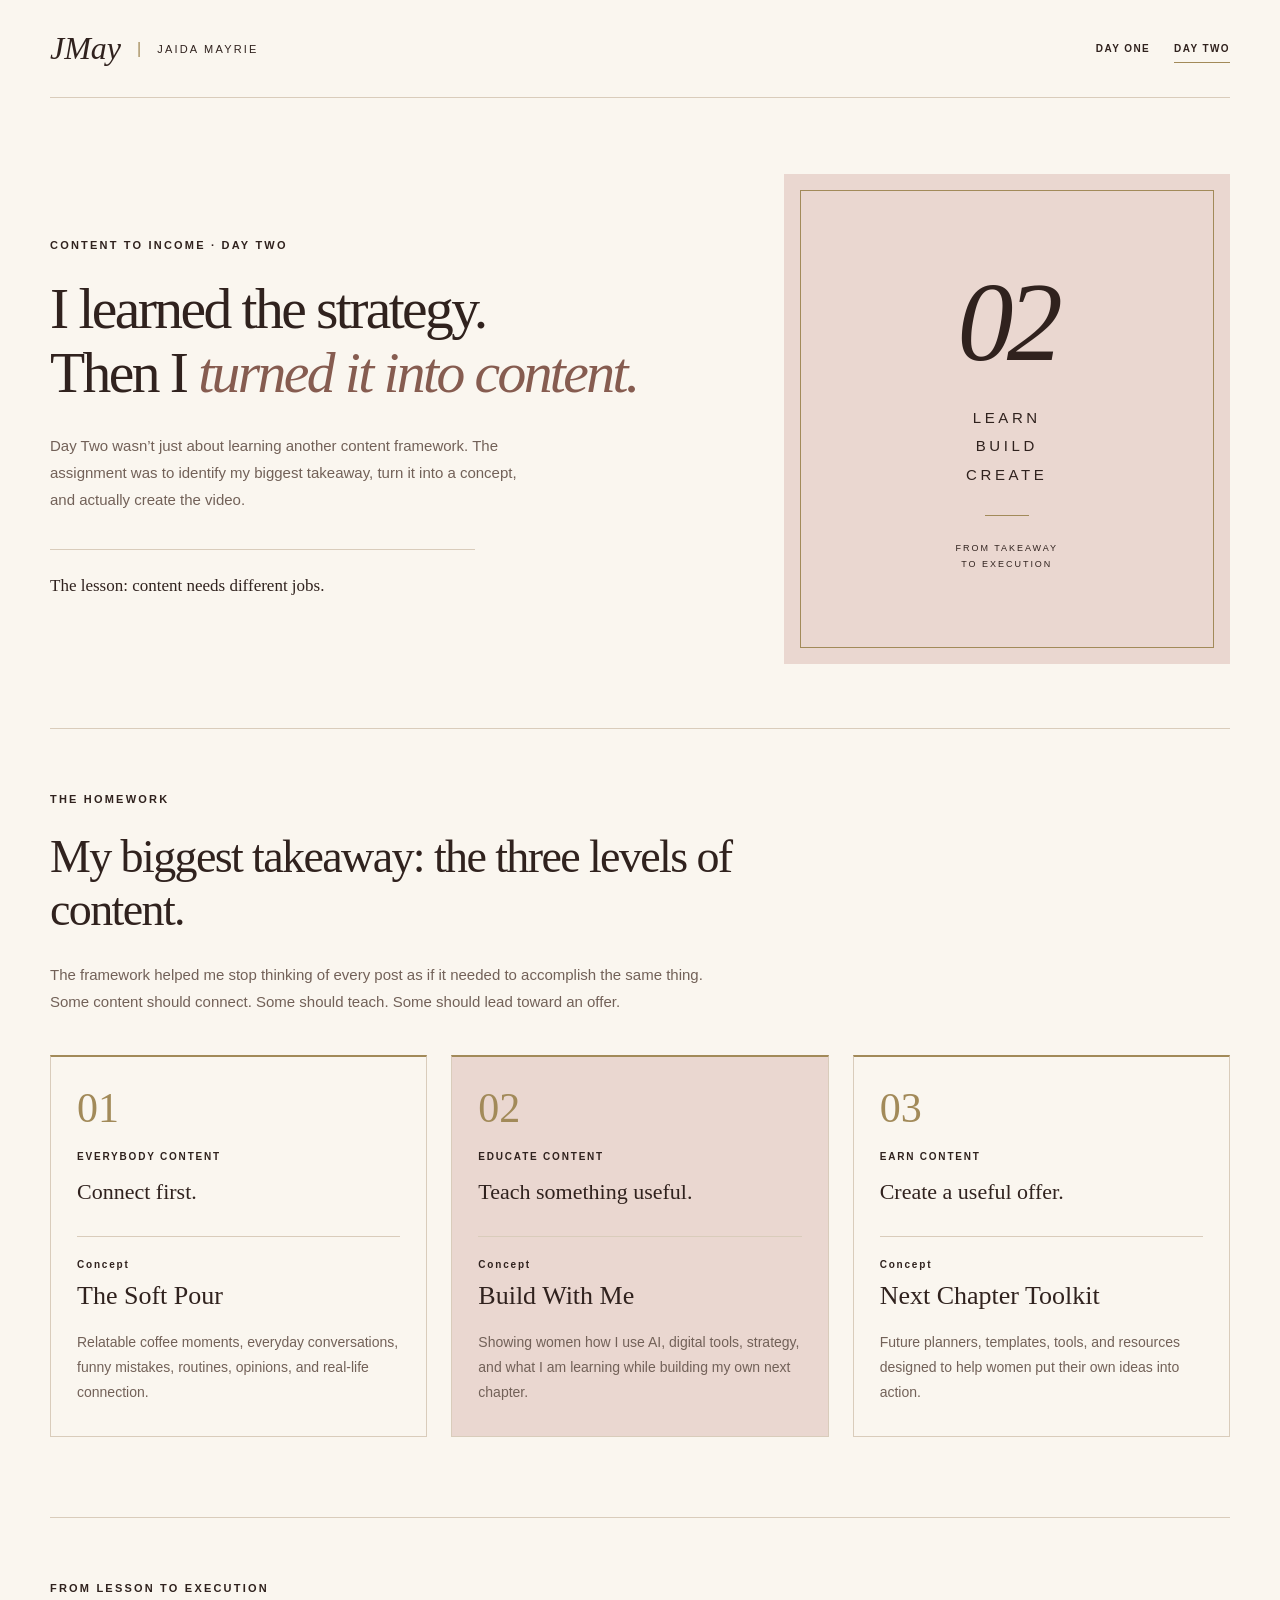
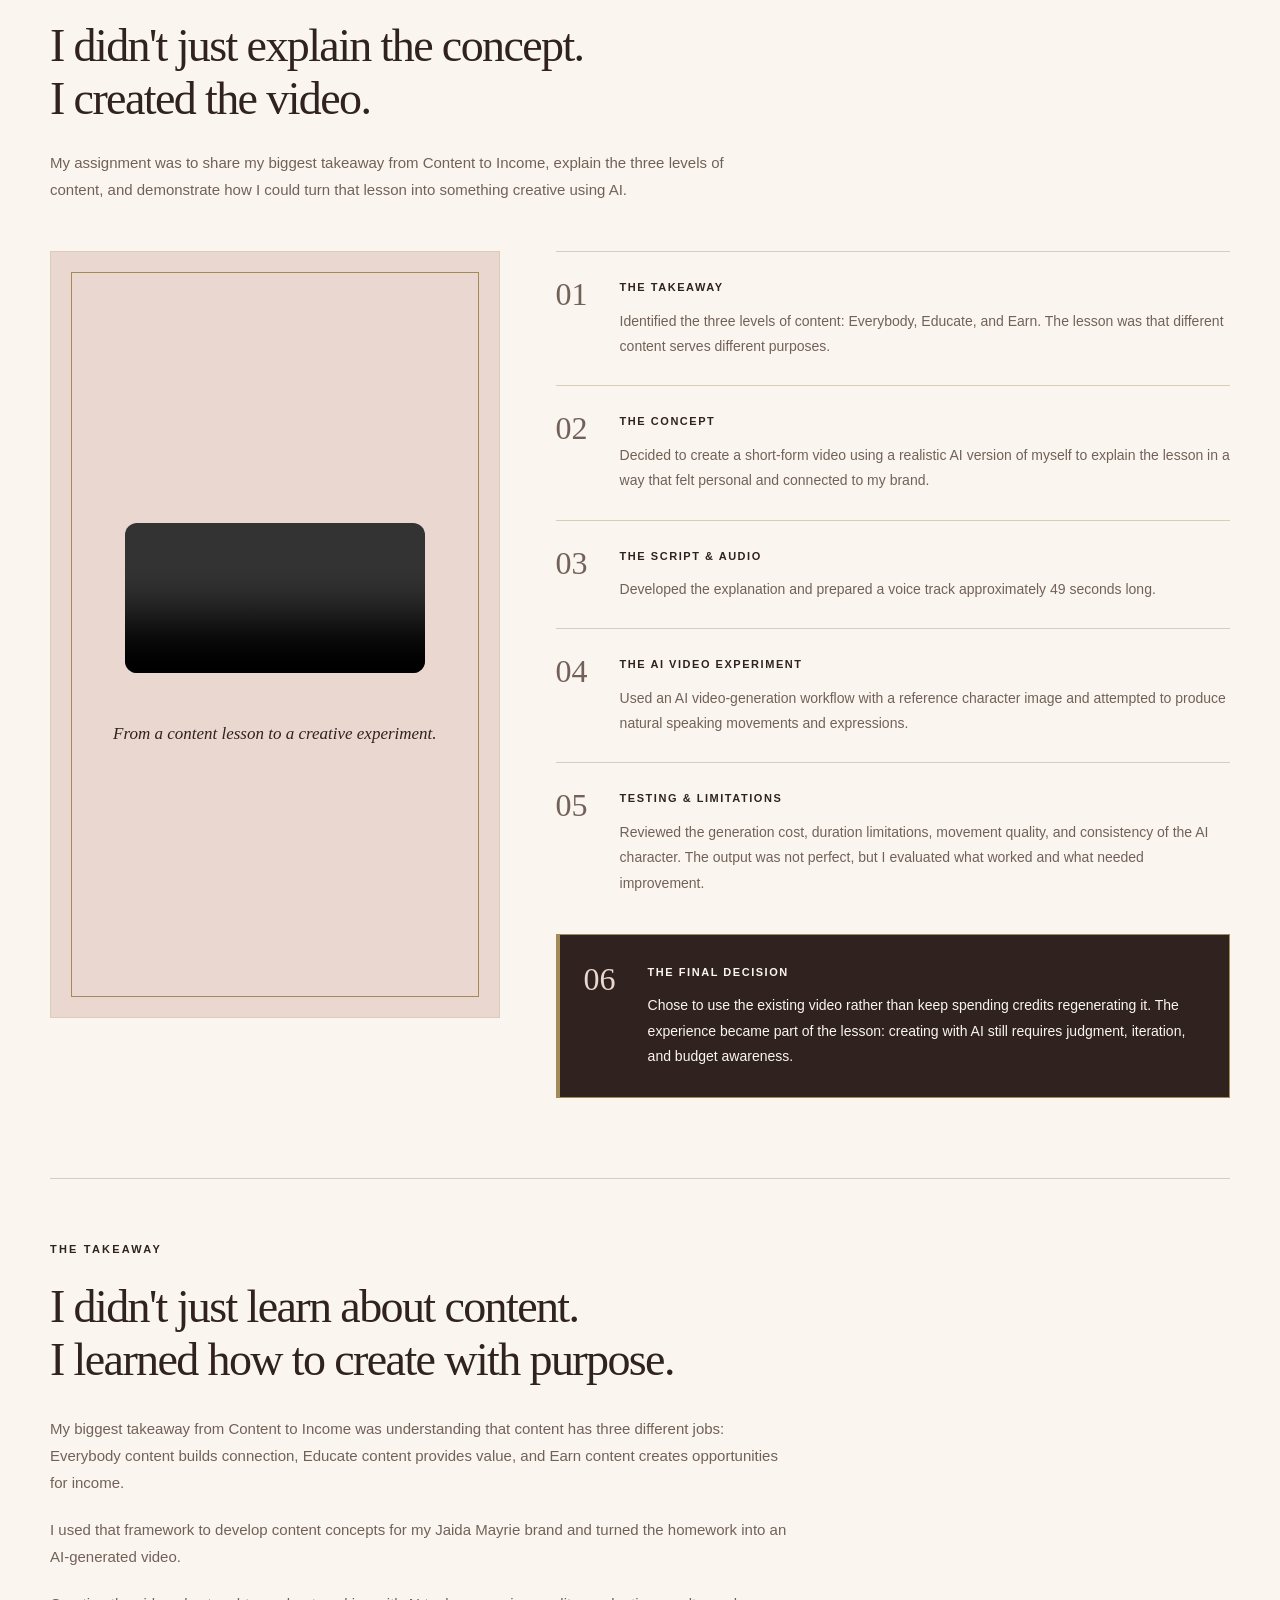
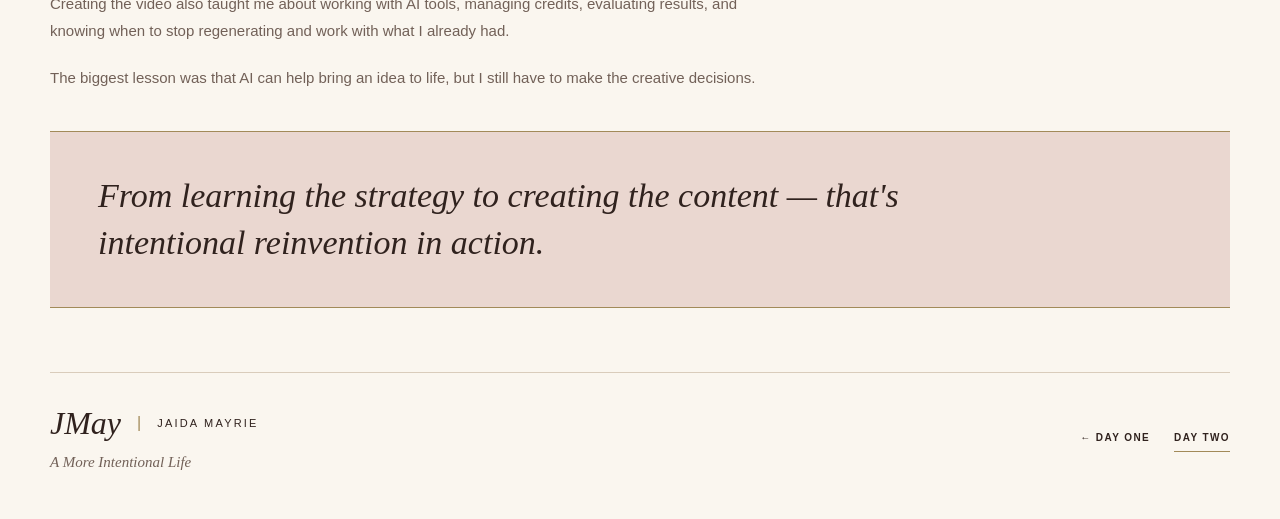
==== day2.html @ 0920664e "Complete Day Two Content to Income case study" ====
<!DOCTYPE html>
<html lang="en">
  <head>
    <meta charset="UTF-8">
    <!-- This lets the shared responsive styles fit a phone's screen. -->
    <meta name="viewport" content="width=device-width, initial-scale=1.0">
    <meta name="description" content="Jaida Mayrie — Brand Rebuild: Day Two. From learning content strategy to creating content with a clear purpose.">
    <title>Jaida Mayrie — Brand Rebuild: Day Two</title>
    <!-- Both days use one stylesheet to keep the brand consistent. -->
    <link rel="stylesheet" href="styles.css">
  </head>
  <body>
    <header class="site-header">
      <a class="brand" href="index.html" aria-label="Jaida Mayrie home">
        <span class="brand-signature">JMay</span>
        <span class="brand-divider" aria-hidden="true">|</span>
        <span class="brand-name">JAIDA MAYRIE</span>
      </a>
      <!-- Relative links open each day; aria-current identifies this page. -->
      <nav class="day-navigation" aria-label="Case study days">
        <a href="index.html">DAY ONE</a>
        <a href="day2.html" aria-current="page">DAY TWO</a>
      </nav>
    </header>

    <main>
      <section class="hero" id="hero" aria-labelledby="hero-title">
        <div class="hero-copy">
          <p class="eyebrow">CONTENT TO INCOME · DAY TWO</p>
          <h1 id="hero-title">I learned the strategy.<br>Then I <em>turned it into content.</em></h1>
          <p class="hero-description">Day Two wasn’t just about learning another content framework. The assignment was to identify my biggest takeaway, turn it into a concept, and actually create the video.</p>
          <p class="hero-mission">The lesson: content needs different jobs.</p>
        </div>

        <!-- This decorative editorial cover needs only HTML and CSS. -->
        <div class="brand-card day-two-visual" aria-hidden="true">
          <span class="day-two-number">02</span>
          <span class="day-two-steps">LEARN<br>BUILD<br>CREATE</span>
          <span class="card-rule"></span>
          <span class="card-footer">FROM TAKEAWAY<br>TO EXECUTION</span>
        </div>
      </section>

      <!-- Reuse Day One's section and card layout for the three content levels. -->
      <section class="shift homework" aria-labelledby="homework-title">
        <div class="shift-intro">
          <p class="eyebrow">THE HOMEWORK</p>
          <h2 id="homework-title">My biggest takeaway: the three levels of content.</h2>
          <p class="shift-description">The framework helped me stop thinking of every post as if it needed to accomplish the same thing. Some content should connect. Some should teach. Some should lead toward an offer.</p>
        </div>

        <div class="shift-cards">
          <article class="shift-card content-level" aria-labelledby="everybody-title">
            <p class="build-number">01</p>
            <h3 class="shift-card-label" id="everybody-title">EVERYBODY CONTENT</h3>
            <p class="content-level-purpose">Connect first.</p>
            <div class="content-level-concept">
              <p class="shift-card-label">Concept</p>
              <h4>The Soft Pour</h4>
            </div>
            <p class="shift-card-copy">Relatable coffee moments, everyday conversations, funny mistakes, routines, opinions, and real-life connection.</p>
          </article>
          <article class="shift-card content-level" aria-labelledby="educate-title">
            <p class="build-number">02</p>
            <h3 class="shift-card-label" id="educate-title">EDUCATE CONTENT</h3>
            <p class="content-level-purpose">Teach something useful.</p>
            <div class="content-level-concept">
              <p class="shift-card-label">Concept</p>
              <h4>Build With Me</h4>
            </div>
            <p class="shift-card-copy">Showing women how I use AI, digital tools, strategy, and what I am learning while building my own next chapter.</p>
          </article>
          <article class="shift-card content-level" aria-labelledby="earn-title">
            <p class="build-number">03</p>
            <h3 class="shift-card-label" id="earn-title">EARN CONTENT</h3>
            <p class="content-level-purpose">Create a useful offer.</p>
            <div class="content-level-concept">
              <p class="shift-card-label">Concept</p>
              <h4>Next Chapter Toolkit</h4>
            </div>
            <p class="shift-card-copy">Future planners, templates, tools, and resources designed to help women put their own ideas into action.</p>
          </article>
        </div>
      </section>
      <!-- A production journal records the creative decisions in order. -->
      <section class="production-journal" aria-labelledby="production-title">
        <div class="production-intro">
          <p class="eyebrow">FROM LESSON TO EXECUTION</p>
          <h2 id="production-title">I didn't just explain the concept.<br>I created the video.</h2>
          <p class="production-description">My assignment was to share my biggest takeaway from Content to Income, explain the three levels of content, and demonstrate how I could turn that lesson into something creative using AI.</p>
        </div>

        <div class="production-layout">
          <!-- Replace only this placeholder div with your actual video element later.
               Give the video class="production-video", add controls, and use your real file path. -->
          <figure class="production-preview">
            <div class="production-video-placeholder">
            <div class="video-placeholder">
              <video class="day2-video" controls playsinline preload="metadata">
              <source src="assets/images/day2-homework.mp4" type="video/mp4">
              Your browser does not support video playback.
             </video>
        </div>
            <figcaption>From a content lesson to a creative experiment.</figcaption>
          </figure>

          <!-- An ordered list gives the journal a meaningful reading sequence. -->
          <ol class="production-entries">
            <li class="production-entry">
              <span class="production-number" aria-hidden="true">01</span>
              <div>
                <h3>THE TAKEAWAY</h3>
                <p>Identified the three levels of content: Everybody, Educate, and Earn. The lesson was that different content serves different purposes.</p>
              </div>
            </li>
            <li class="production-entry">
              <span class="production-number" aria-hidden="true">02</span>
              <div>
                <h3>THE CONCEPT</h3>
                <p>Decided to create a short-form video using a realistic AI version of myself to explain the lesson in a way that felt personal and connected to my brand.</p>
              </div>
            </li>
            <li class="production-entry">
              <span class="production-number" aria-hidden="true">03</span>
              <div>
                <h3>THE SCRIPT &amp; AUDIO</h3>
                <p>Developed the explanation and prepared a voice track approximately 49 seconds long.</p>
              </div>
            </li>
            <li class="production-entry">
              <span class="production-number" aria-hidden="true">04</span>
              <div>
                <h3>THE AI VIDEO EXPERIMENT</h3>
                <p>Used an AI video-generation workflow with a reference character image and attempted to produce natural speaking movements and expressions.</p>
              </div>
            </li>
            <li class="production-entry">
              <span class="production-number" aria-hidden="true">05</span>
              <div>
                <h3>TESTING &amp; LIMITATIONS</h3>
                <p>Reviewed the generation cost, duration limitations, movement quality, and consistency of the AI character. The output was not perfect, but I evaluated what worked and what needed improvement.</p>
              </div>
            </li>
            <!-- Espresso and a gold edge make the final decision stand out. -->
            <li class="production-entry production-decision">
              <span class="production-number" aria-hidden="true">06</span>
              <div>
                <h3>THE FINAL DECISION</h3>
                <p>Chose to use the existing video rather than keep spending credits regenerating it. The experience became part of the lesson: creating with AI still requires judgment, iteration, and budget awareness.</p>
              </div>
            </li>
          </ol>
        </div>
      </section>
      <!-- The final reflection closes Day Two after the video and journal. -->
      <section class="closing-takeaway" aria-labelledby="takeaway-title">
        <p class="eyebrow">THE TAKEAWAY</p>
        <h2 id="takeaway-title">I didn't just learn about content.<br>I learned how to create with purpose.</h2>

        <div class="closing-body">
          <p>My biggest takeaway from Content to Income was understanding that content has three different jobs: Everybody content builds connection, Educate content provides value, and Earn content creates opportunities for income.</p>
          <p>I used that framework to develop content concepts for my Jaida Mayrie brand and turned the homework into an AI-generated video.</p>
          <p>Creating the video also taught me about working with AI tools, managing credits, evaluating results, and knowing when to stop regenerating and work with what I already had.</p>
          <p>The biggest lesson was that AI can help bring an idea to life, but I still have to make the creative decisions.</p>
        </div>

        <!-- A blush panel gives the closing statement room to stand out. -->
        <div class="closing-statement">
          <p>From learning the strategy to creating the content — that's intentional reinvention in action.</p>
        </div>
      </section>
    </main>

    <!-- Reuse the brand and day-link styles for a simple, accessible footer. -->
    <footer class="day-two-footer">
      <div class="closing-signoff">
        <p class="brand">
          <span class="brand-signature">JMay</span>
          <span class="brand-divider" aria-hidden="true">|</span>
          <span class="brand-name">JAIDA MAYRIE</span>
        </p>
        <p class="tagline">A More Intentional Life</p>
      </div>
      <nav class="day-navigation" aria-label="Continue the case study">
        <a href="index.html">← DAY ONE</a>
        <a href="day2.html" aria-current="page">DAY TWO</a>
      </nav>
    </footer>
  </body>
</html>
---- styles.css ----
/* Shared colors keep the brand consistent and easy to adjust. */
:root {
  --cream: #faf6ef;
  --blush: #ead7d0;
  --espresso: #30221e;
  --muted: #726158;
  --gold: #a28a59;
  --line: #d9ccbb;
}

/* Day links wrap naturally on narrow screens and underline the current day. */
.day-navigation { display: flex; flex-wrap: wrap; gap: 24px; }
.day-navigation a {
  padding-block: 8px;
  border-bottom: 1px solid transparent;
  color: var(--espresso);
  font-size: 10px;
  font-weight: 600;
  letter-spacing: 0.14em;
  text-decoration: none;
}
.day-navigation a[aria-current="page"],
.day-navigation a:hover { border-bottom-color: var(--gold); }
.day-navigation a:focus-visible { outline: 2px solid var(--gold); outline-offset: 4px; }

/* Day Two extends the shared blush cover with a large issue number. */
.day-two-visual .day-two-number {
  color: var(--espresso);
  font-family: Georgia, 'Times New Roman', serif;
  font-size: 112px;
  font-style: italic;
  line-height: 1;
  letter-spacing: -0.06em;
}
.day-two-steps { margin-block: 26px; font-size: 15px; line-height: 1.9; letter-spacing: 0.24em; }
.day-two-visual .card-rule { margin-bottom: 0; }
.day-two-visual .card-footer { margin-top: 24px; line-height: 1.8; }

/* Only the homework cards get these extra heading and concept styles. */
.content-level h3.shift-card-label {
  margin: 0;
  font-family: Arial, Helvetica, sans-serif;
  font-size: 10px;
  font-weight: 600;
  line-height: 1.6;
  letter-spacing: 0.18em;
}
.content-level-purpose { margin: 12px 0 0; font-family: Georgia, serif; font-size: 22px; line-height: 1.4; }
.content-level-concept { margin-top: 28px; padding-top: 22px; border-top: 1px solid var(--line); }
.content-level-concept .shift-card-label { margin-bottom: 10px; }
.content-level h4 { margin: 0; font-family: Georgia, serif; font-size: 26px; font-weight: 400; line-height: 1.25; }

/* Include padding and borders in each element's total width. */
* { box-sizing: border-box; }

body {
  margin: 0;
  background: var(--cream);
  color: var(--espresso);
  font-family: Arial, Helvetica, sans-serif;
  -webkit-font-smoothing: antialiased;
}

/* The header and hero share a centered, spacious page width. */
.site-header,
.hero {
  width: min(1180px, calc(100% - 96px));
  margin-inline: auto;
}

.site-header {
  display: flex;
  align-items: center;
  justify-content: space-between;
  gap: 24px;
  padding-block: 30px;
  border-bottom: 1px solid var(--line);
}

.brand {
  display: inline-flex;
  align-items: center;
  gap: 16px;
  color: inherit;
  text-decoration: none;
}

.brand-signature {
  font-family: Georgia, 'Times New Roman', serif;
  font-size: 32px;
  font-style: italic;
}

.brand-divider { color: var(--gold); }
.brand-name { font-size: 11px; letter-spacing: 0.2em; }
.tagline { margin: 0; color: var(--muted); font-family: Georgia, serif; font-size: 15px; font-style: italic; }
.brand:focus-visible { outline: 2px solid var(--gold); outline-offset: 6px; }

/* Two columns give the hero an editorial layout on desktop. */
.hero {
  display: grid;
  grid-template-columns: 1.5fr 1fr;
  align-items: center;
  gap: 64px;
  padding-block: 76px 64px;
}

.eyebrow { margin: 0 0 26px; font-size: 11px; font-weight: 600; letter-spacing: 0.2em; }

h1 {
  margin: 0;
  font-family: Georgia, 'Times New Roman', serif;
  font-size: clamp(40px, 4.5vw, 62px);
  font-weight: 400;
  line-height: 1.12;
  letter-spacing: -0.045em;
}

h1 em { color: #865c50; font-weight: 400; }
.hero-description { max-width: 490px; margin: 26px 0 30px; color: var(--muted); font-size: 15px; line-height: 1.8; }

/* These links keep their button styling while navigating to page sections. */
.hero-actions { display: flex; flex-wrap: wrap; gap: 12px; }
.button {
  display: inline-flex;
  align-items: center;
  justify-content: space-between;
  gap: 20px;
  min-height: 50px;
  padding: 16px 20px;
  border: 1px solid var(--espresso);
  border-radius: 0;
  font: 600 10px Arial, Helvetica, sans-serif;
  letter-spacing: 0.1em;
  text-decoration: none;
}
.button-primary { background: var(--espresso); color: var(--cream); }
.button-secondary { background: transparent; color: var(--espresso); }
.button:focus-visible { outline: 2px solid var(--gold); outline-offset: 4px; }
.hero-mission { max-width: 425px; margin: 36px 0 0; padding-top: 22px; border-top: 1px solid var(--line); font-family: Georgia, serif; font-size: 17px; line-height: 1.6; }

/* A blush card and fine gold lines echo a printed brand cover. */
.brand-card {
  position: relative;
  display: flex;
  flex-direction: column;
  align-items: center;
  justify-content: center;
  min-height: 490px;
  padding: 48px 26px;
  background: var(--blush);
  text-align: center;
}
.brand-card::before { content: ''; position: absolute; inset: 16px; border: 1px solid var(--gold); pointer-events: none; }
.card-label, .card-footer { font-size: 9px; letter-spacing: 0.22em; }
.card-monogram { margin: 28px 0 24px; font-family: Georgia, serif; font-size: 112px; font-style: italic; line-height: 1; letter-spacing: -0.12em; }
.card-monogram span { position: relative; top: 12px; }
.card-rule { width: 44px; height: 1px; margin-bottom: 24px; background: var(--gold); }
.card-positioning { font-family: Georgia, serif; font-size: 29px; line-height: 1.3; }
.card-footer { margin-top: 38px; }

/* The Shift matches the hero's width; its top rule separates the two sections. */
.shift {
  width: min(1180px, calc(100% - 96px));
  margin-inline: auto;
  padding-block: 64px 80px;
  border-top: 1px solid var(--line);
}

.shift-intro { max-width: 760px; }
.shift h2 {
  margin: 0;
  font-family: Georgia, 'Times New Roman', serif;
  font-size: clamp(32px, 3.6vw, 46px);
  font-weight: 400;
  line-height: 1.15;
  letter-spacing: -0.035em;
}
.shift-description {
  max-width: 690px;
  margin: 24px 0 0;
  color: var(--muted);
  font-size: 15px;
  line-height: 1.8;
}

/* Grid makes three equal columns; minmax lets text fit without overflow. */
.shift-cards {
  display: grid;
  grid-template-columns: repeat(3, minmax(0, 1fr));
  gap: 24px;
  margin-top: 40px;
}
.shift-card {
  padding: 30px 26px;
  border: 1px solid var(--line);
  border-top: 2px solid var(--gold);
}
/* A blush middle card adds a quiet accent from the existing brand palette. */
.shift-card:nth-child(2) { background: var(--blush); }
.shift-card-label {
  margin: 0 0 22px;
  color: var(--espresso);
  font-size: 10px;
  font-weight: 600;
  letter-spacing: 0.18em;
}
.shift-card h3 {
  margin: 0;
  font-family: Georgia, 'Times New Roman', serif;
  font-size: 26px;
  font-weight: 400;
  line-height: 1.25;
}
.shift-card-copy {
  margin: 18px 0 0;
  color: var(--muted);
  font-size: 14px;
  line-height: 1.8;
}

/* Stack the new cards on phones, keeping the same margins as the hero. */
@media (max-width: 800px) {
  .shift { width: calc(100% - 40px); padding-block: 40px 56px; }
  .shift-cards { grid-template-columns: 1fr; gap: 20px; margin-top: 32px; }
}

/* On smaller screens, stack the content and reduce the page margins. */
@media (max-width: 800px) {
  .site-header, .hero { width: calc(100% - 40px); }
  .site-header { flex-wrap: wrap; gap: 12px; padding-block: 22px; }
  .hero { grid-template-columns: 1fr; gap: 40px; padding-block: 48px 40px; }
  .hero-description { max-width: 560px; }
  .desktop-break { display: none; }
  .brand-card { min-height: 380px; }
}

@media (max-width: 420px) {
  .brand { gap: 12px; }
  .brand-name { font-size: 10px; }
  .tagline { width: 100%; font-size: 14px; }
  .hero-actions { flex-direction: column; }
  .button { width: 100%; }
  h1 { font-size: 40px; }
}

/* WHAT I BUILT shares the page width and uses a fine editorial divider. */
.build {
  width: min(1180px, calc(100% - 96px));
  margin-inline: auto;
  padding-block: 64px 80px;
  border-top: 1px solid var(--line);
}
.build-intro { max-width: 760px; }
.build h2 {
  margin: 0;
  font-family: Georgia, 'Times New Roman', serif;
  font-size: clamp(32px, 3.6vw, 46px);
  font-weight: 400;
  line-height: 1.15;
  letter-spacing: -0.035em;
}
.build-description {
  max-width: 690px;
  margin: 24px 0 0;
  color: var(--muted);
  font-size: 15px;
  line-height: 1.8;
}
.build-rows { margin-top: 48px; }

/* Named grid areas let every other row put the visual on the left. */
.build-row {
  display: grid;
  grid-template-columns: repeat(2, minmax(0, 1fr));
  grid-template-areas: "copy visual";
  align-items: center;
  gap: 64px;
  padding-block: 40px;
}
.build-row + .build-row { border-top: 1px solid var(--line); }
.build-row:nth-child(even) { grid-template-areas: "visual copy"; }
.build-copy { grid-area: copy; }
.build-number {
  margin: 0 0 20px;
  color: var(--gold);
  font-family: Georgia, 'Times New Roman', serif;
  font-size: 42px;
  line-height: 1;
}
.build-copy h3 {
  margin: 0;
  font-size: 12px;
  font-weight: 600;
  letter-spacing: 0.16em;
  line-height: 1.6;
}
.build-copy > p:last-child {
  max-width: 480px;
  margin: 20px 0 0;
  color: var(--muted);
  font-size: 15px;
  line-height: 1.8;
}

/* Shared frames hold either CSS visuals or labeled screenshot placeholders. */
.build-visual {
  grid-area: visual;
  margin: 0;
  padding: 20px;
  background: var(--blush);
  border: 1px solid var(--line);
}
.build-row:nth-child(even) .build-visual { background: var(--cream); }
.screenshot-placeholder {
  display: flex;
  flex-direction: column;
  align-items: center;
  justify-content: center;
  gap: 22px;
  min-height: 250px;
  padding: 28px 16px;
  border: 1px solid var(--gold);
  text-align: center;
}
.placeholder-mark {
  color: var(--gold);
  font-family: Georgia, 'Times New Roman', serif;
  font-size: 56px;
  font-style: italic;
  line-height: 1;
}
.placeholder-note {
  color: var(--espresso);
  font-size: 9px;
  letter-spacing: 0.2em;
}
.build-visual figcaption {
  margin-top: 16px;
  font-family: Georgia, 'Times New Roman', serif;
  font-size: 17px;
  line-height: 1.5;
  text-align: center;
}

/* The brand board uses the existing palette and a compact editorial hierarchy. */
.brand-board {
  padding: 28px 20px;
  background: var(--cream);
  border: 1px solid var(--gold);
  text-align: center;
}
.board-positioning {
  margin: 0;
  font-family: Georgia, 'Times New Roman', serif;
  font-size: clamp(24px, 2.8vw, 32px);
  line-height: 1.2;
}
.board-line {
  margin: 16px 0;
  font-family: Georgia, 'Times New Roman', serif;
  font-size: 18px;
  font-style: italic;
}
.board-statement { margin: 0; color: var(--muted); font-size: 13px; line-height: 1.7; }
.board-swatches {
  display: grid;
  grid-template-columns: repeat(4, minmax(0, 1fr));
  gap: 10px;
  margin: 24px 0 0;
  padding: 20px 0 0;
  border-top: 1px solid var(--line);
  list-style: none;
}
.board-swatches li { font-size: 10px; line-height: 1.5; }
.swatch { display: block; height: 28px; margin-bottom: 8px; border: 1px solid var(--line); }
.swatch-cream { background: var(--cream); }
.swatch-blush { background: var(--blush); }
.swatch-espresso { background: var(--espresso); }
.swatch-gold { background: var(--gold); }

/* A two-by-two grid gives each content pillar its own equal-sized block. */
.content-system {
  display: grid;
  grid-template-columns: repeat(2, minmax(0, 1fr));
  gap: 12px;
  margin: 0;
  padding: 0;
  list-style: none;
}
.content-system li {
  display: grid;
  place-items: center;
  min-height: 119px;
  padding: 16px 8px;
  border: 1px solid var(--gold);
  font-size: 12px;
  font-weight: 600;
  letter-spacing: 0.12em;
}
.content-system li:nth-child(2),
.content-system li:nth-child(3) { background: var(--blush); }

/* Keep three portrait frames side by side, including on mobile. */
.pin-placeholders { display: grid; grid-template-columns: repeat(3, minmax(0, 1fr)); gap: 10px; }
.pin-placeholder {
  display: flex;
  flex-direction: column;
  align-items: center;
  justify-content: center;
  gap: 24px;
  aspect-ratio: 2 / 3;
  min-height: 180px;
  padding: 18px 6px;
  border: 1px solid var(--gold);
  background: var(--cream);
  font-size: 11px;
  font-weight: 600;
  line-height: 1.6;
  letter-spacing: 0.08em;
  text-align: center;
}
.pin-note { color: var(--muted); font-size: 9px; font-weight: 400; letter-spacing: 0.04em; }

/* On mobile every row reads top to bottom: text, then screenshot frame. */
@media (max-width: 800px) {
  .build { width: calc(100% - 40px); padding-block: 40px 56px; }
  .build-rows { margin-top: 24px; }
  .build-row,
  .build-row:nth-child(even) {
    grid-template-columns: minmax(0, 1fr);
    grid-template-areas: "copy" "visual";
    gap: 28px;
    padding-block: 32px;
  }
  .build-visual { padding: 16px; }
  .screenshot-placeholder { min-height: 220px; }
}
.build-image {
  display: block;
  width: 100%;
  max-width: 500px;
  max-height: 500px;
  height: auto;
  object-fit: contain;
  margin-inline: auto;
}

/* HOW I BUILT THIS uses a compact timeline instead of screenshot rows. */
.process {
  width: min(1180px, calc(100% - 96px));
  margin-inline: auto;
  padding-block: 64px 80px;
  border-top: 1px solid var(--line);
}
.process-intro { max-width: 760px; }
.process h2 {
  margin: 0;
  font-family: Georgia, 'Times New Roman', serif;
  font-size: clamp(32px, 3.6vw, 46px);
  font-weight: 400;
  line-height: 1.15;
  letter-spacing: -0.035em;
}
.process-description {
  max-width: 690px;
  margin: 24px 0 0;
  color: var(--muted);
  font-size: 15px;
  line-height: 1.8;
}
.process-timeline { margin: 48px 0 0; padding: 0; list-style: none; }

/* Each step has a number, tool name, and explanation in three aligned columns. */
.process-step {
  position: relative;
  display: grid;
  grid-template-columns: 48px 190px minmax(0, 1fr);
  gap: 24px;
  padding: 28px 24px;
}
/* A line connects each numbered circle to the next; the final circle ends it. */
.process-step:not(:last-child)::before {
  content: '';
  position: absolute;
  left: 47px;
  top: 28px;
  bottom: -28px;
  width: 1px;
  background: var(--gold);
}
.process-number {
  position: relative;
  display: grid;
  place-items: center;
  width: 48px;
  height: 48px;
  border: 1px solid var(--gold);
  border-radius: 50%;
  background: var(--cream);
  font-family: Georgia, 'Times New Roman', serif;
  font-size: 20px;
}
.process-tool {
  margin: 14px 0 0;
  font-size: 11px;
  font-weight: 600;
  letter-spacing: 0.14em;
  line-height: 1.8;
}
.process-detail { padding-bottom: 28px; border-bottom: 1px solid var(--line); }
.process-detail h3 {
  margin: 0;
  font-family: Georgia, 'Times New Roman', serif;
  font-size: 26px;
  font-weight: 400;
  line-height: 1.3;
}
.process-detail p { margin: 12px 0 0; color: var(--muted); font-size: 14px; line-height: 1.8; }

/* Blush and espresso emphasize the person who directed and reviewed the work. */
.process-step-jaida { background: var(--blush); border: 1px solid var(--gold); }
.process-step-jaida .process-number { background: var(--espresso); color: var(--cream); }
.process-step-jaida .process-tool { font-size: 13px; }
.process-step-jaida .process-detail { padding-bottom: 0; border-bottom: 0; }
.process-step-jaida h3 { font-size: 30px; }
.process-step-jaida .process-detail p { color: var(--espresso); }

/* Day Two's journal pairs a portrait preview with ruled, numbered entries.
   These dedicated classes leave the earlier sections and Day One untouched. */
.production-journal {
  width: min(1180px, calc(100% - 96px));
  margin-inline: auto;
  padding-block: 64px 80px;
  border-top: 1px solid var(--line);
}
.production-intro { max-width: 820px; }
.production-intro h2 {
  margin: 0;
  font-family: Georgia, 'Times New Roman', serif;
  font-size: clamp(32px, 3.6vw, 46px);
  font-weight: 400;
  line-height: 1.15;
  letter-spacing: -0.035em;
}
.production-description { max-width: 690px; margin: 24px 0 0; color: var(--muted); font-size: 15px; line-height: 1.8; }
.production-layout { display: grid; grid-template-columns: minmax(0, 0.8fr) minmax(0, 1.2fr); align-items: start; gap: 56px; margin-top: 48px; }
.production-preview { margin: 0; padding: 20px; background: var(--blush); border: 1px solid var(--line); }
.production-video-placeholder {
  display: flex;
  flex-direction: column;
  align-items: center;
  justify-content: center;
  gap: 32px;
  aspect-ratio: 9 / 16;
  padding: 28px;
  border: 1px solid var(--gold);
  text-align: center;
}
.production-preview-mark { font-family: Georgia, serif; font-size: clamp(72px, 8vw, 112px); font-style: italic; line-height: 1; }
.production-video-placeholder p { max-width: 220px; margin: 0; font-size: 11px; font-weight: 600; line-height: 1.8; letter-spacing: 0.18em; }
.production-preview figcaption { margin-top: 16px; font-family: Georgia, serif; font-size: 17px; font-style: italic; line-height: 1.5; text-align: center; }
/* The real video will fit the same frame without cropping its content. */
.production-video { display: block; width: 100%; height: auto; background: var(--espresso); }
.production-entries { margin: 0; padding: 0; list-style: none; }
.production-entry { display: grid; grid-template-columns: 44px minmax(0, 1fr); gap: 20px; padding-block: 26px; border-top: 1px solid var(--line); }
.production-number { color: var(--muted); font-family: Georgia, serif; font-size: 32px; line-height: 1; }
.production-entry h3 { margin: 0; font-size: 11px; font-weight: 600; line-height: 1.7; letter-spacing: 0.14em; }
.production-entry p { margin: 12px 0 0; color: var(--muted); font-size: 14px; line-height: 1.8; }
.production-decision { margin-top: 12px; padding: 28px 24px; border: 1px solid var(--gold); border-left-width: 4px; background: var(--espresso); color: var(--cream); }
.production-decision .production-number { color: var(--blush); }
.production-decision p { color: var(--cream); }

/* The preview and journal stack on phones; all six entries keep their order. */
@media (max-width: 800px) {
  .production-journal { width: calc(100% - 40px); padding-block: 40px 56px; }
  .production-layout { grid-template-columns: minmax(0, 1fr); gap: 32px; margin-top: 32px; }
  .production-preview { width: 100%; max-width: 400px; margin-inline: auto; padding: 16px; }
  .production-entry { gap: 16px; }
  .production-decision { padding: 24px 16px; }
}

/* On mobile, the tool and explanation stack beside the numbered timeline. */
@media (max-width: 800px) {
  .process { width: calc(100% - 40px); padding-block: 40px 56px; }
  .process-timeline { margin-top: 32px; }
  .process-step {
    grid-template-columns: 48px minmax(0, 1fr);
    gap: 12px 16px;
    padding: 24px 12px;
  }
  .process-step:not(:last-child)::before { left: 35px; top: 24px; bottom: -24px; }
  .process-number { grid-column: 1; grid-row: 1 / 3; }
  .process-tool { grid-column: 2; margin-top: 12px; }
  .process-detail { grid-column: 2; padding-bottom: 16px; }
  .process-detail h3 { font-size: 24px; }
  .process-step-jaida h3 { font-size: 28px; }
}
.day2-video {
  display: block;
  width: 100%;
  max-width: 100%;
  max-height: 500px;
  height: auto;
  object-fit: contain;
  border-radius: 12px;
}

/* Day Two's final reflection shares the existing page width and typography.
   These classes apply only to the new closing section and footer. */
.closing-takeaway,
.day-two-footer {
  width: min(1180px, calc(100% - 96px));
  margin-inline: auto;
  border-top: 1px solid var(--line);
}
.closing-takeaway { padding-block: 64px; }
.closing-takeaway h2 {
  max-width: 900px;
  margin: 0;
  font-family: Georgia, 'Times New Roman', serif;
  font-size: clamp(32px, 3.6vw, 46px);
  font-weight: 400;
  line-height: 1.15;
  letter-spacing: -0.035em;
}
.closing-body { max-width: 740px; margin-top: 28px; }
.closing-body p { margin: 0; color: var(--muted); font-size: 15px; line-height: 1.8; }
.closing-body p + p { margin-top: 20px; }
.closing-statement {
  margin-top: 40px;
  padding: 40px 48px;
  border-block: 1px solid var(--gold);
  background: var(--blush);
}
.closing-statement p {
  max-width: 850px;
  margin: 0;
  font-family: Georgia, 'Times New Roman', serif;
  font-size: clamp(24px, 2.8vw, 34px);
  font-style: italic;
  line-height: 1.4;
}
.day-two-footer { display: flex; align-items: center; justify-content: space-between; gap: 32px; padding-block: 32px 48px; }
.closing-signoff .brand { margin: 0 0 12px; }

/* Keep comfortable reading margins and stack the sign-off and links on phones. */
@media (max-width: 800px) {
  .closing-takeaway,
  .day-two-footer { width: calc(100% - 40px); }
  .closing-takeaway { padding-block: 40px; }
  .closing-statement { margin-top: 32px; padding: 28px 24px; }
  .day-two-footer { flex-direction: column; align-items: flex-start; gap: 24px; padding-block: 28px 40px; }
}
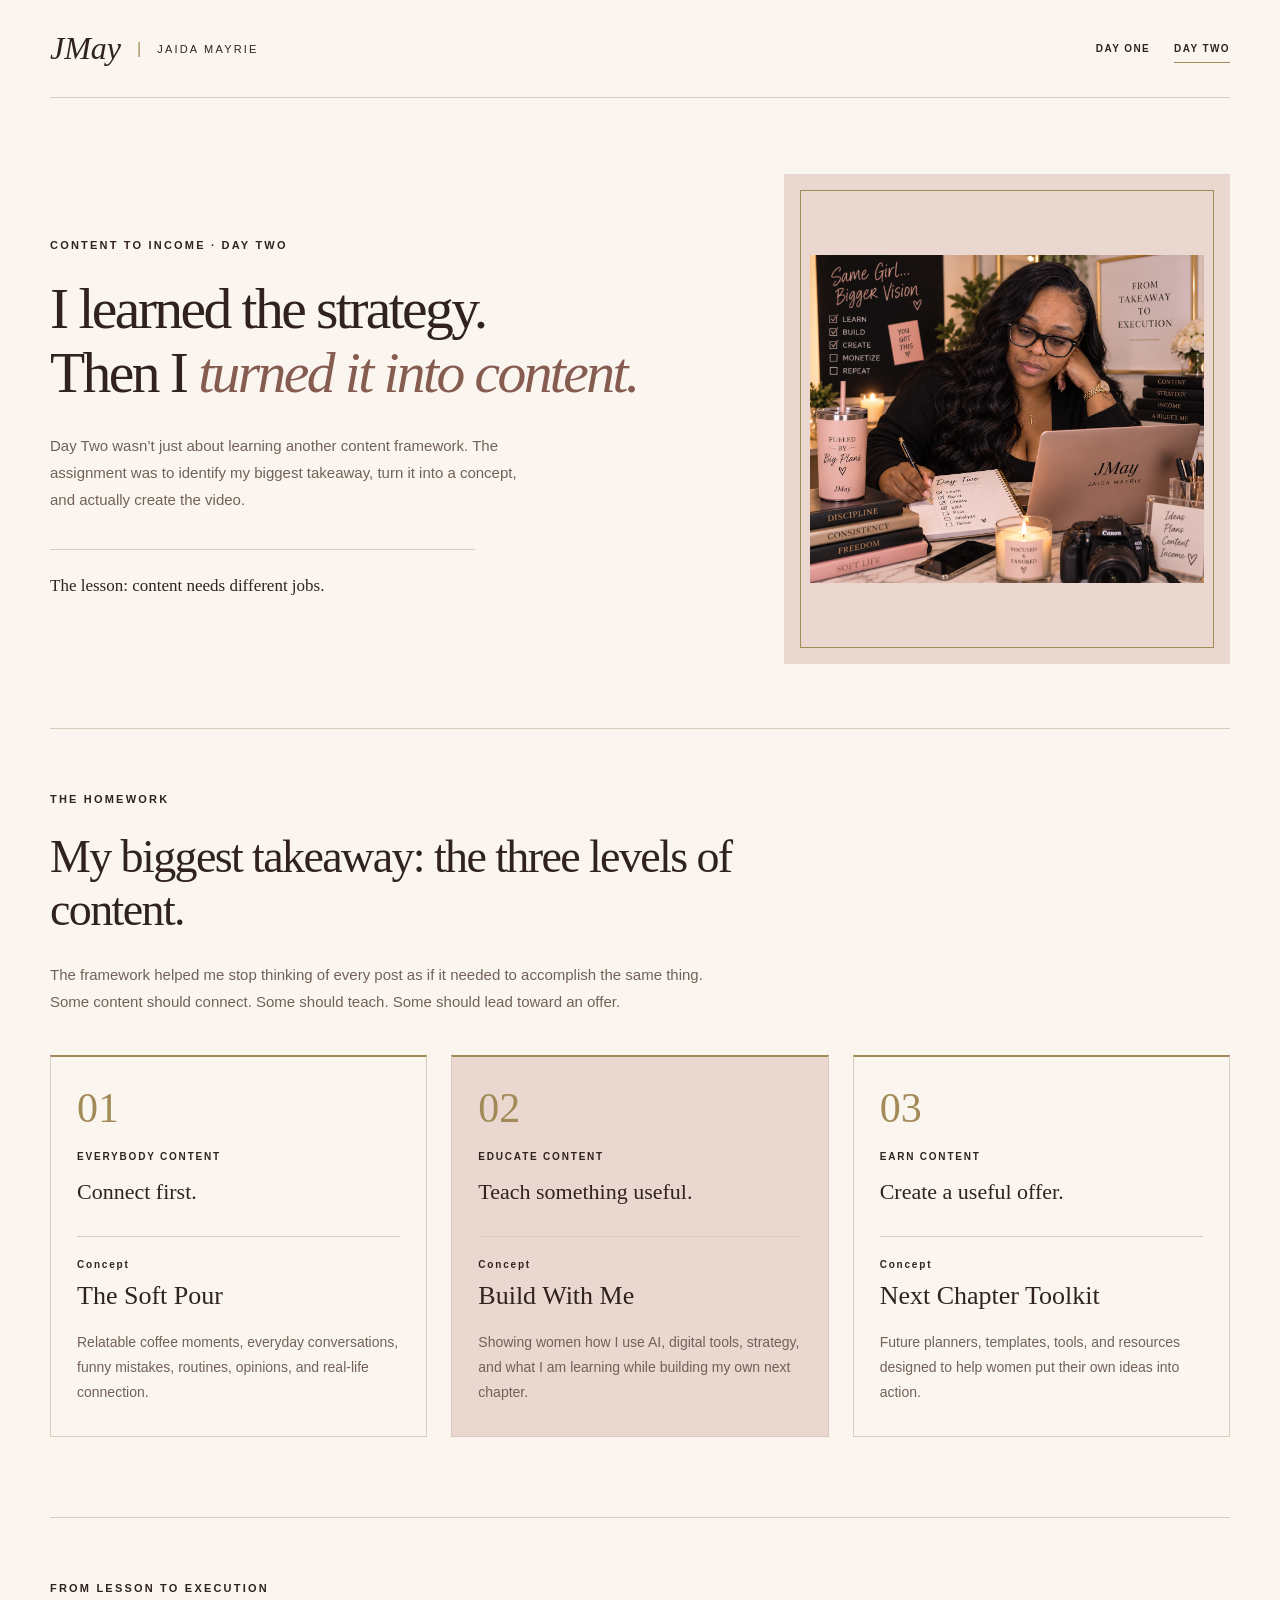
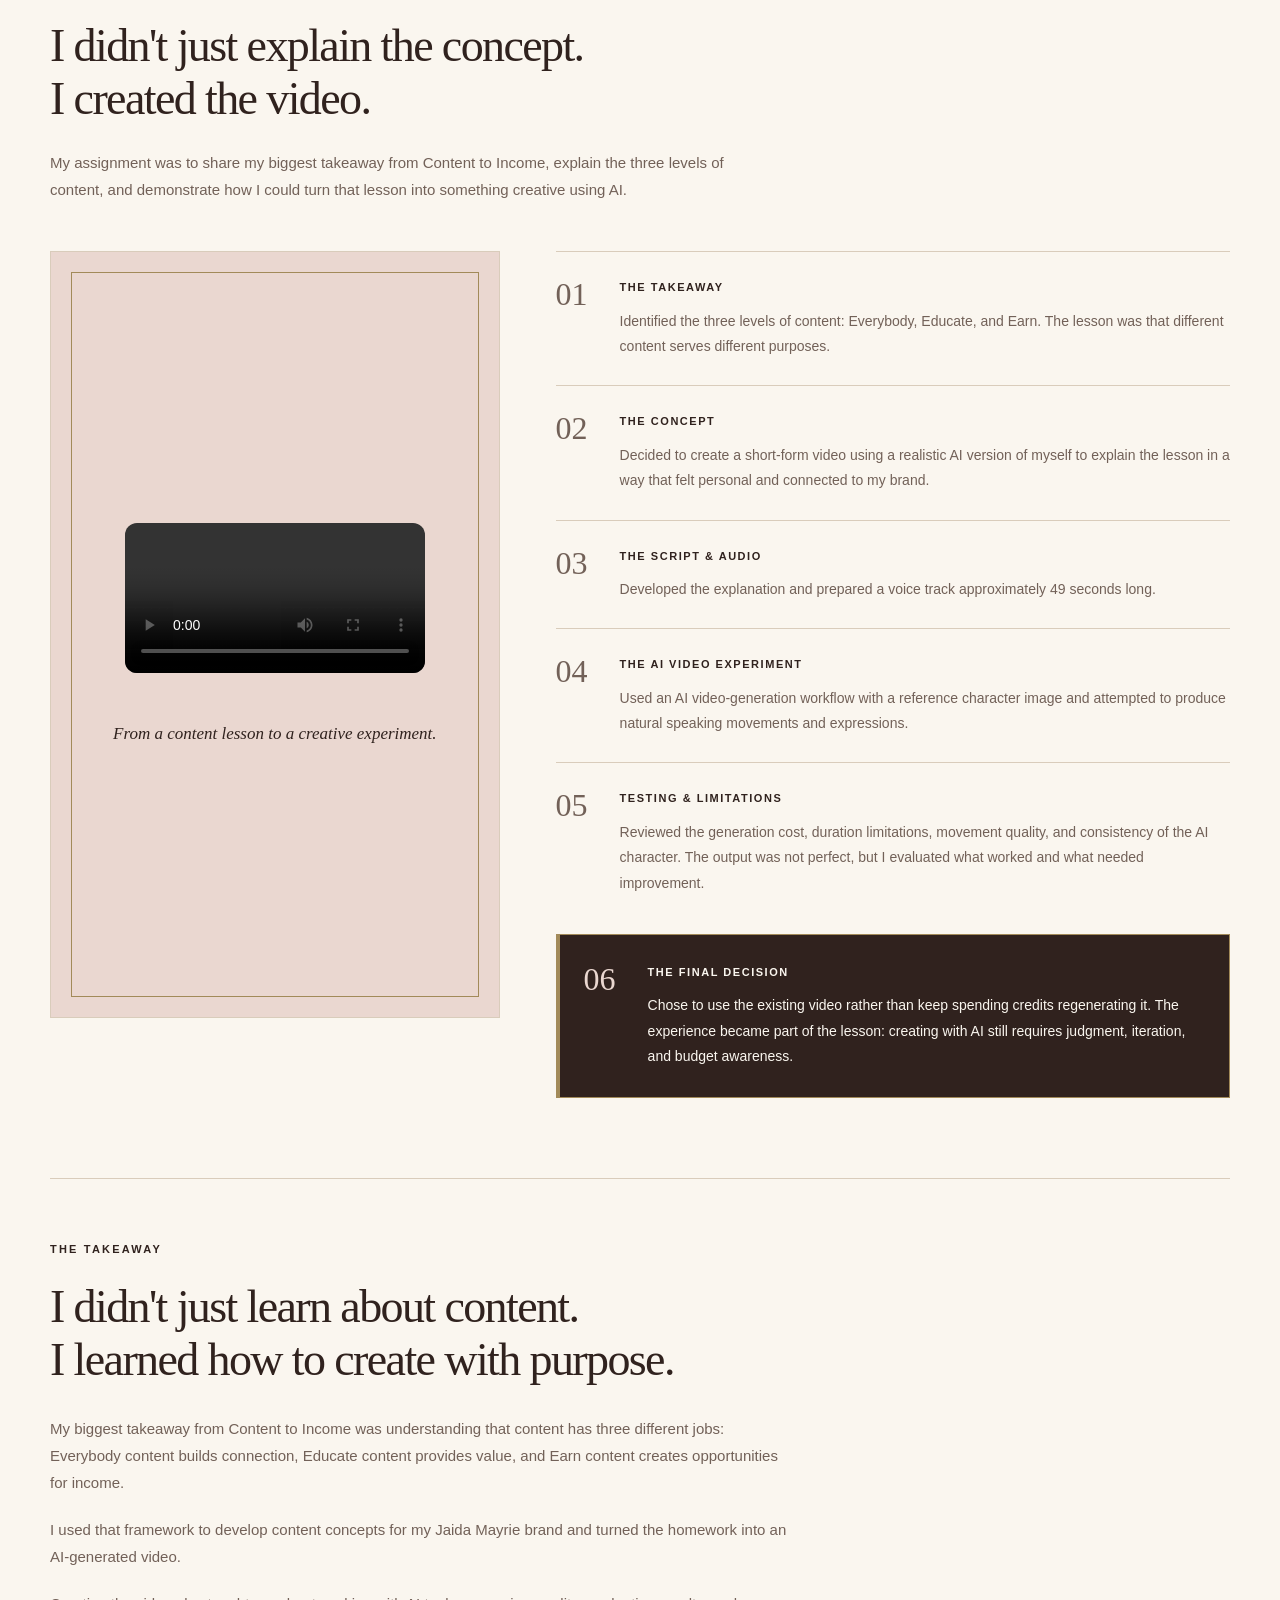
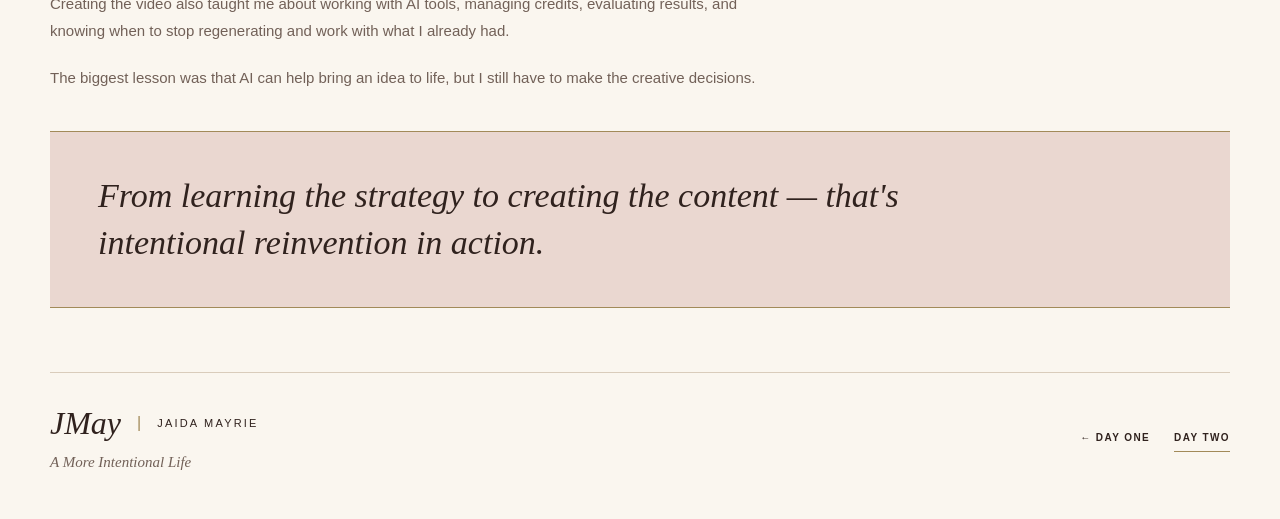
==== commit 90023b99: "finished day 2" ====
--- a/day2.html
+++ b/day2.html
@@ -34,10 +34,9 @@
 
         <!-- This decorative editorial cover needs only HTML and CSS. -->
         <div class="brand-card day-two-visual" aria-hidden="true">
-          <span class="day-two-number">02</span>
-          <span class="day-two-steps">LEARN<br>BUILD<br>CREATE</span>
-          <span class="card-rule"></span>
-          <span class="card-footer">FROM TAKEAWAY<br>TO EXECUTION</span>
+          <div class="day two visual">
+            <img class="build-image" src="assets/images/Day Two_ Bigger Vision Workspace.png"
+            </div>
         </div>
       </section>
 
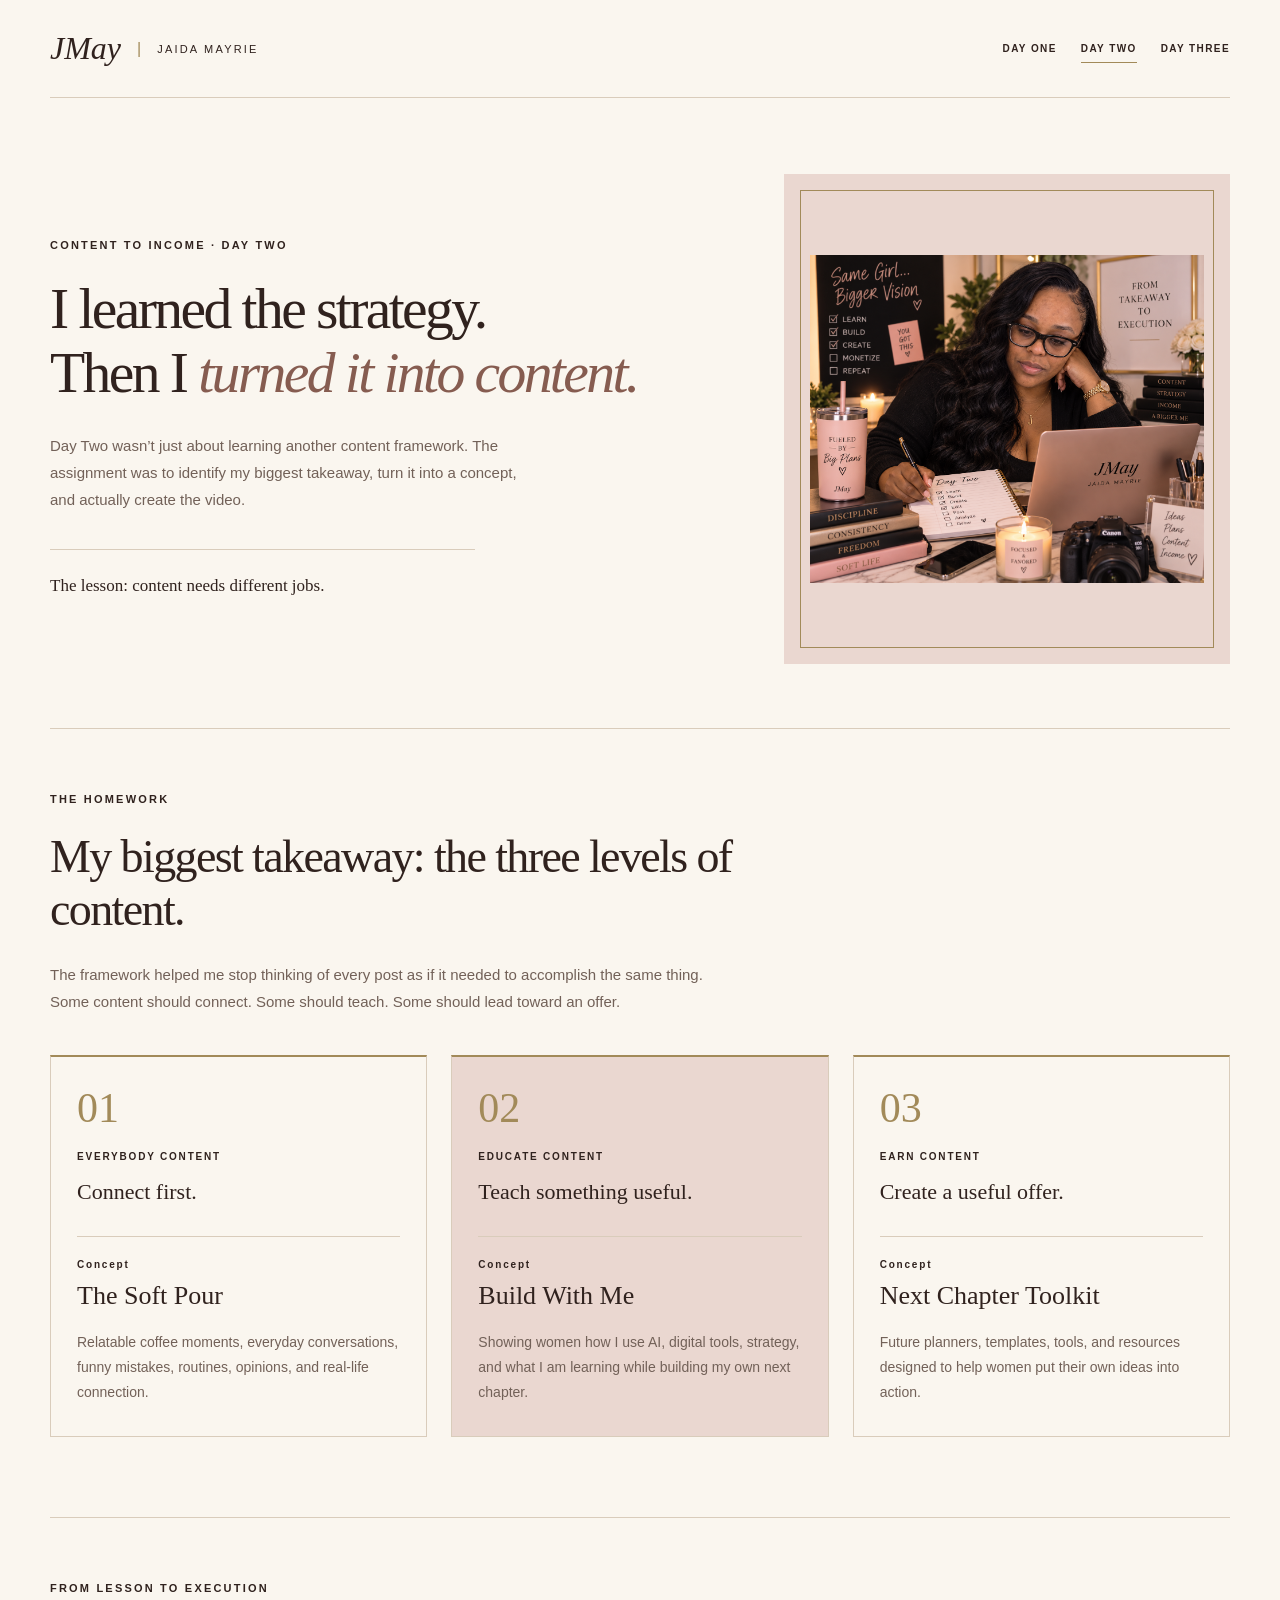
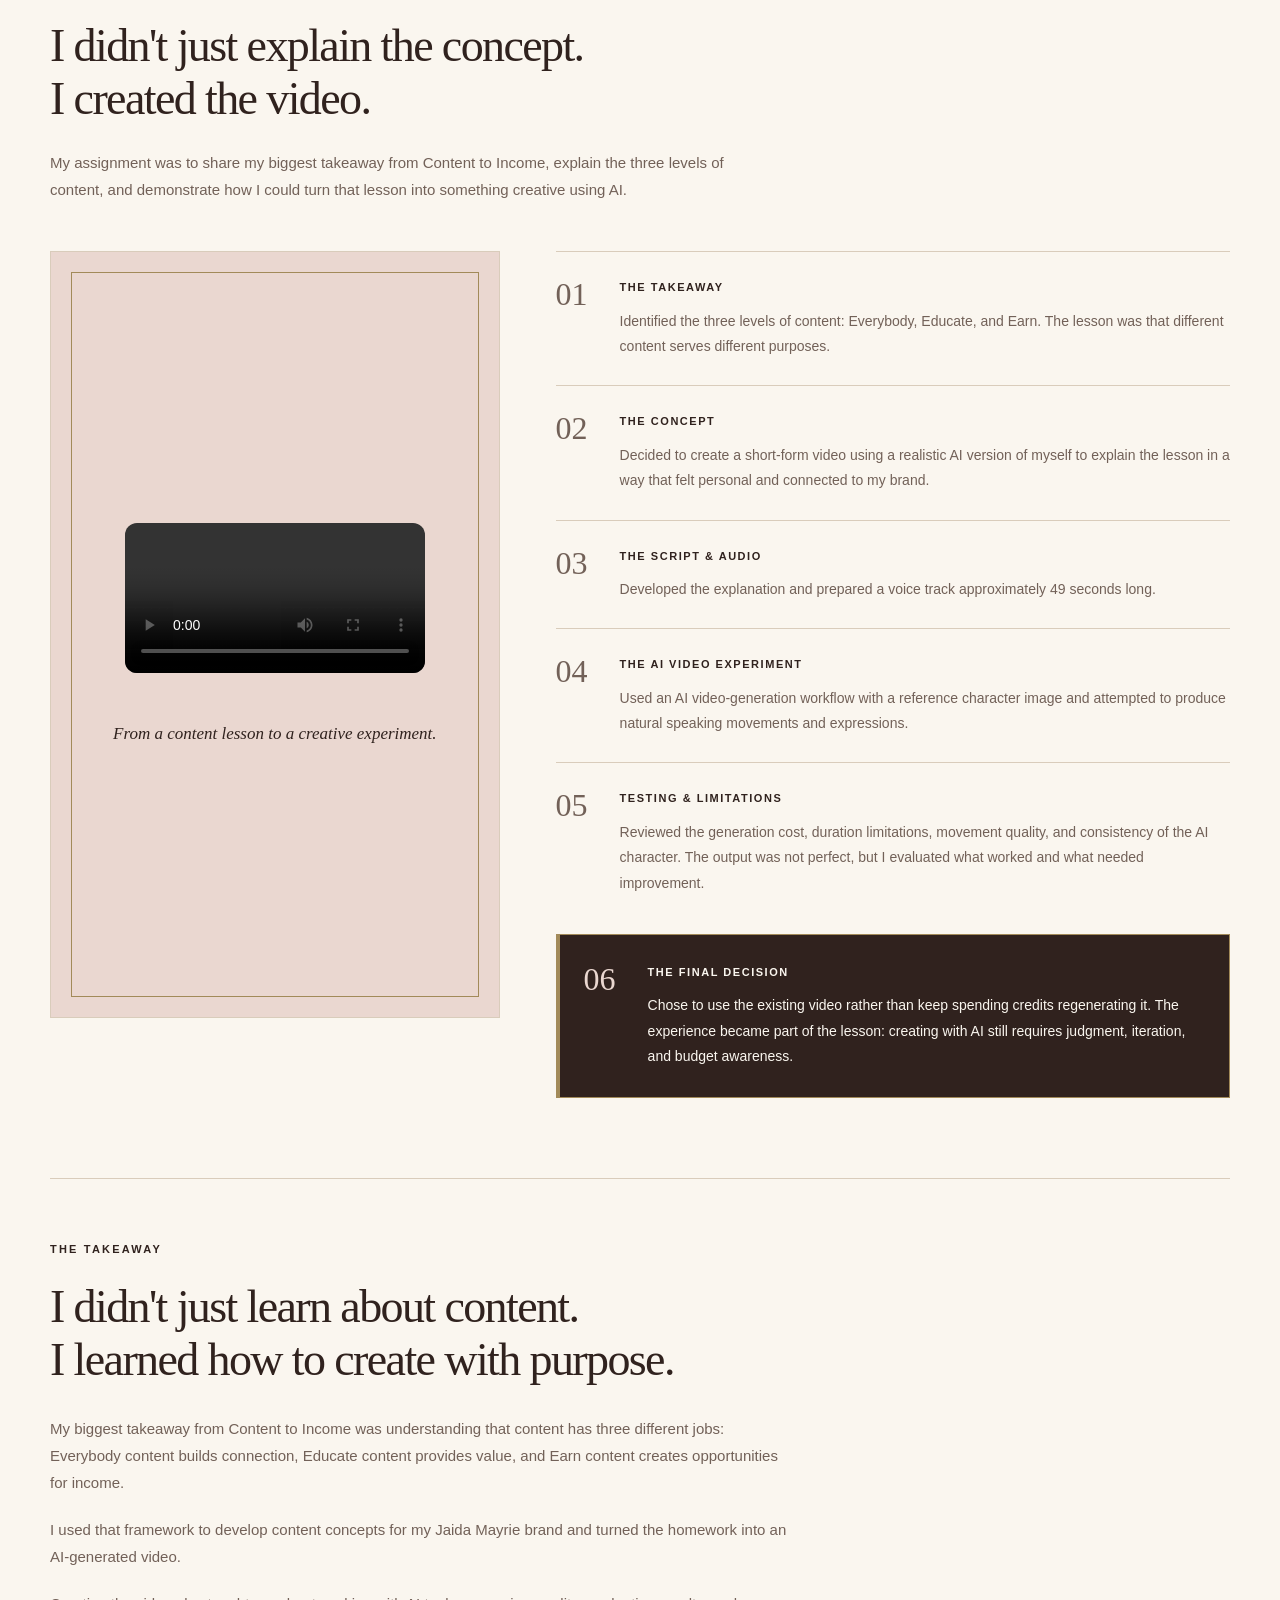
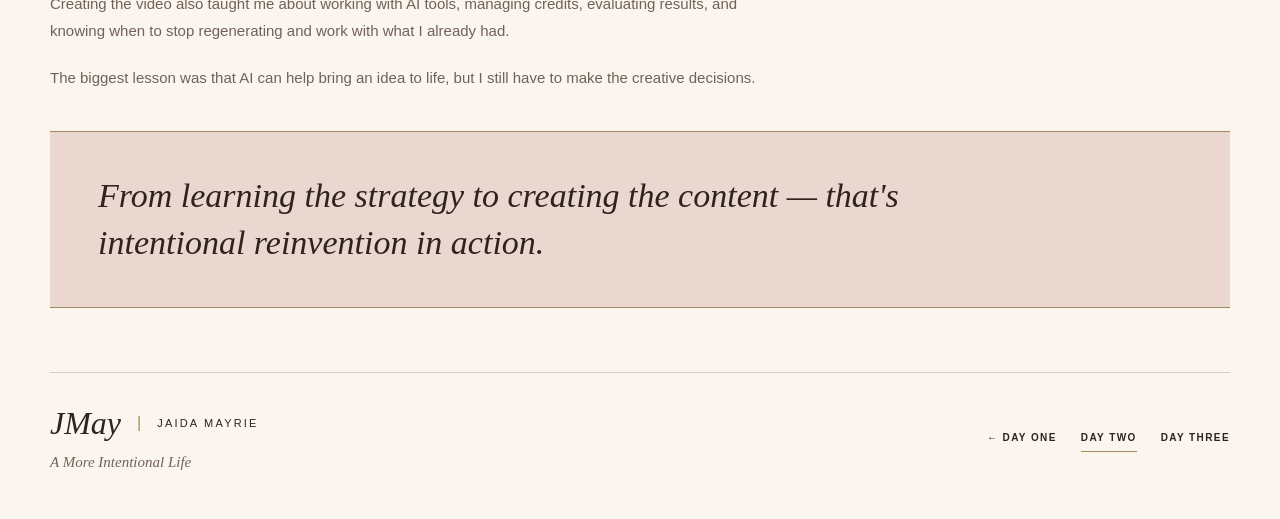
==== commit 0637d7d3: "Complete Day Three AI video case study" ====
--- a/day2.html
+++ b/day2.html
@@ -20,6 +20,7 @@
       <nav class="day-navigation" aria-label="Case study days">
         <a href="index.html">DAY ONE</a>
         <a href="day2.html" aria-current="page">DAY TWO</a>
+        <a href="day3.html">DAY THREE</a>
       </nav>
     </header>
 
@@ -183,6 +184,7 @@
       <nav class="day-navigation" aria-label="Continue the case study">
         <a href="index.html">← DAY ONE</a>
         <a href="day2.html" aria-current="page">DAY TWO</a>
+        <a href="day3.html">DAY THREE</a>
       </nav>
     </footer>
   </body>
--- a/styles.css
+++ b/styles.css
@@ -652,3 +652,75 @@
   .closing-statement { margin-top: 32px; padding: 28px 24px; }
   .day-two-footer { flex-direction: column; align-items: flex-start; gap: 24px; padding-block: 28px 40px; }
 }
+
+
+/* Day Three keeps the shared cover but gives this issue its own text graphic. */
+.day-three-number {
+  font-family: Georgia, 'Times New Roman', serif;
+  font-size: 112px;
+  font-style: italic;
+  line-height: 1;
+  letter-spacing: -0.06em;
+}
+.day-three-steps { margin-block: 28px; font-size: 15px; line-height: 1.9; letter-spacing: 0.24em; }
+.day-three-visual .card-rule { margin-bottom: 0; }
+.day-three-visual .card-footer { margin-top: 28px; line-height: 1.8; }
+
+/* Four topics form a two-by-two journal; the shared phone layout stacks them. */
+.day-three-cards { grid-template-columns: repeat(2, minmax(0, 1fr)); }
+.day-three-cards .shift-card:nth-child(3) { background: var(--blush); }
+.day-three-cards h3 { font-size: clamp(20px, 2.3vw, 26px); line-height: 1.35; }
+@media (max-width: 800px) {
+  .day-three-cards { grid-template-columns: minmax(0, 1fr); }
+}
+
+/* Day Three's video sits in a blush editorial frame with a dark viewing area. */
+.day-three-video-showcase {
+  min-width: 0;
+  margin: 40px 0 0;
+  padding: 24px;
+  border: 1px solid var(--line);
+  background: var(--blush);
+}
+.day-three-video-frame {
+  min-width: 0;
+  overflow: hidden;
+  border: 1px solid var(--gold);
+  background: var(--espresso);
+}
+/* Auto height follows the source aspect ratio; contain prevents cropping
+   when the 550px height limit adds space around a tall video. */
+.day-three-video {
+  display: block;
+  width: 100%;
+  max-width: 100%;
+  height: auto;
+  max-height: 550px;
+  object-fit: contain;
+  background: var(--espresso);
+}
+.day-three-video:focus-visible { outline: 2px solid var(--gold); outline-offset: -4px; }
+.day-three-video-showcase figcaption {
+  margin-top: 20px;
+  color: var(--espresso);
+  font-family: Georgia, 'Times New Roman', serif;
+  font-size: 20px;
+  line-height: 1.5;
+  text-align: center;
+}
+.day-three-video-reflection {
+  max-width: 740px;
+  margin: 32px 0 0;
+  padding-left: 24px;
+  border-left: 2px solid var(--gold);
+  color: var(--muted);
+  font-family: Georgia, 'Times New Roman', serif;
+  font-size: 18px;
+  font-style: italic;
+  line-height: 1.8;
+}
+/* The shared section already shrinks on phones; reduce its frame padding too. */
+@media (max-width: 800px) {
+  .day-three-video-showcase { margin-top: 32px; padding: 16px; }
+  .day-three-video-reflection { margin-top: 24px; padding-left: 18px; font-size: 17px; }
+}
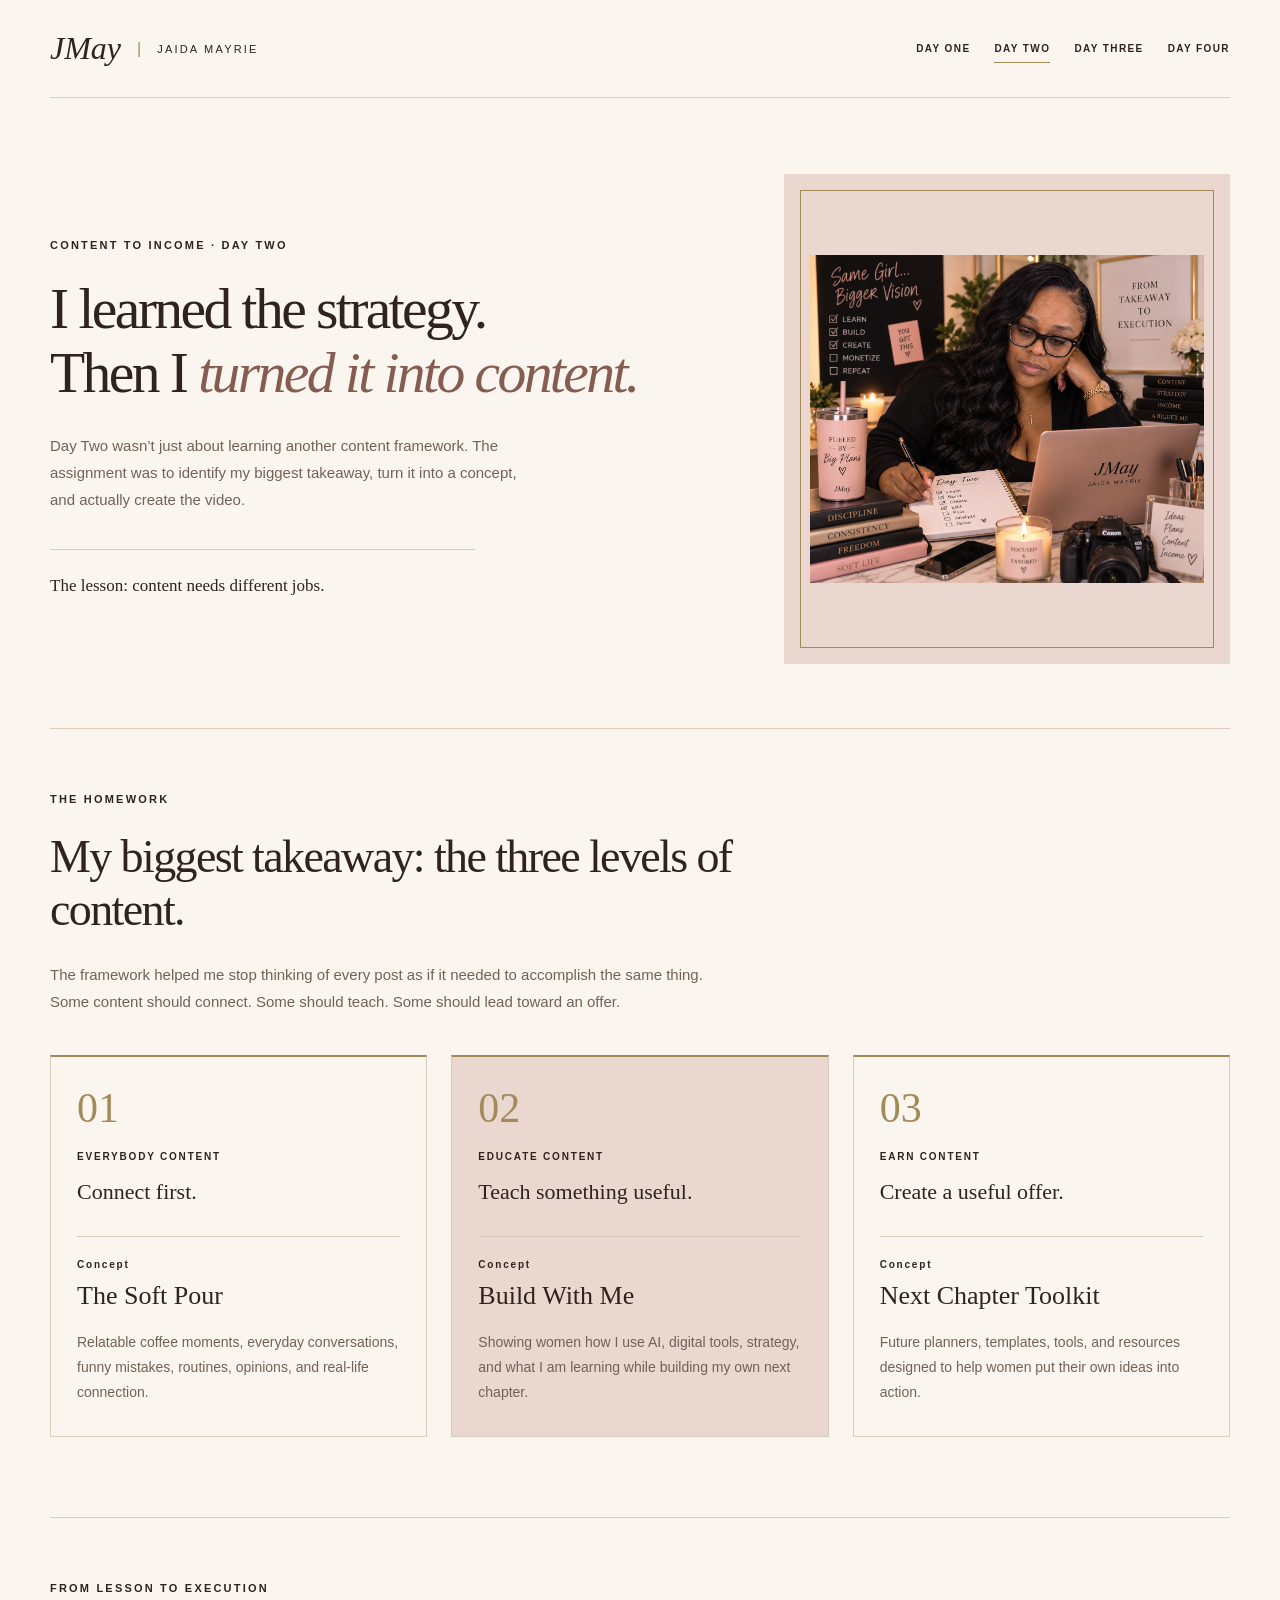
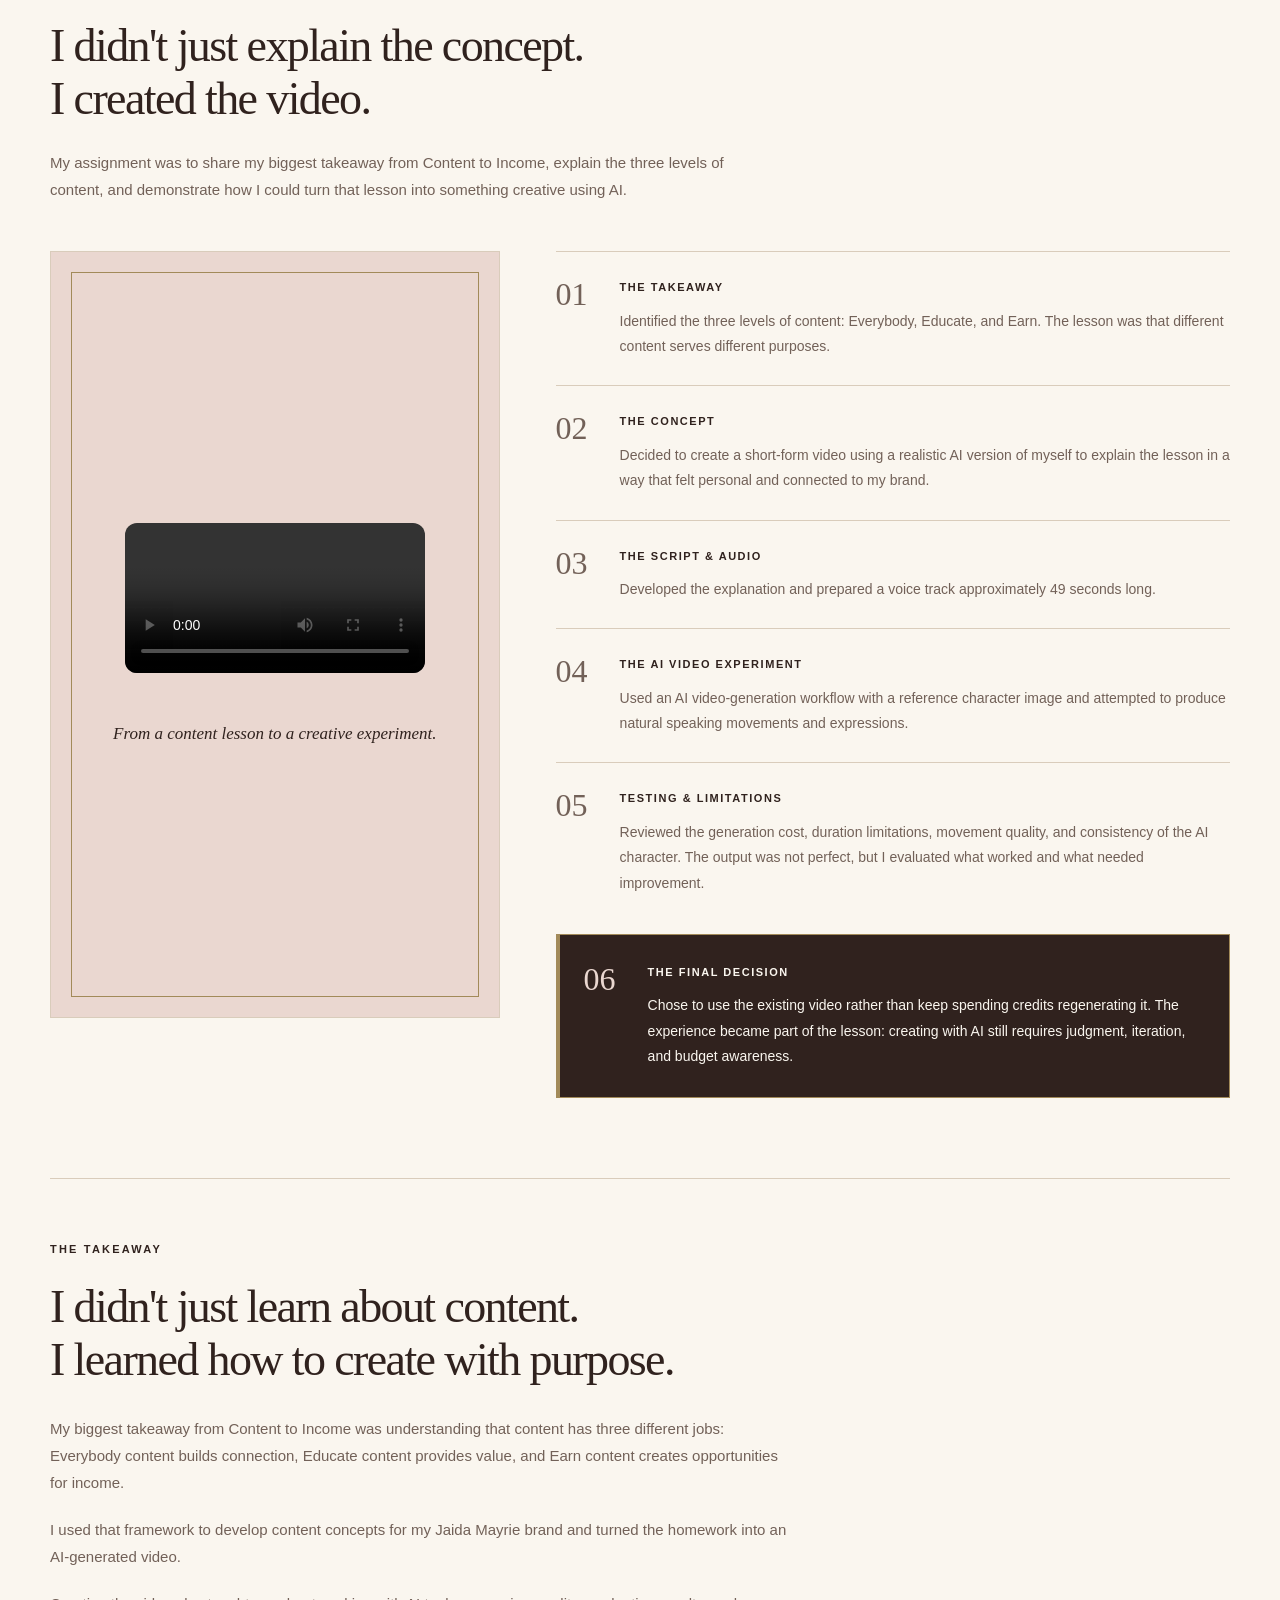
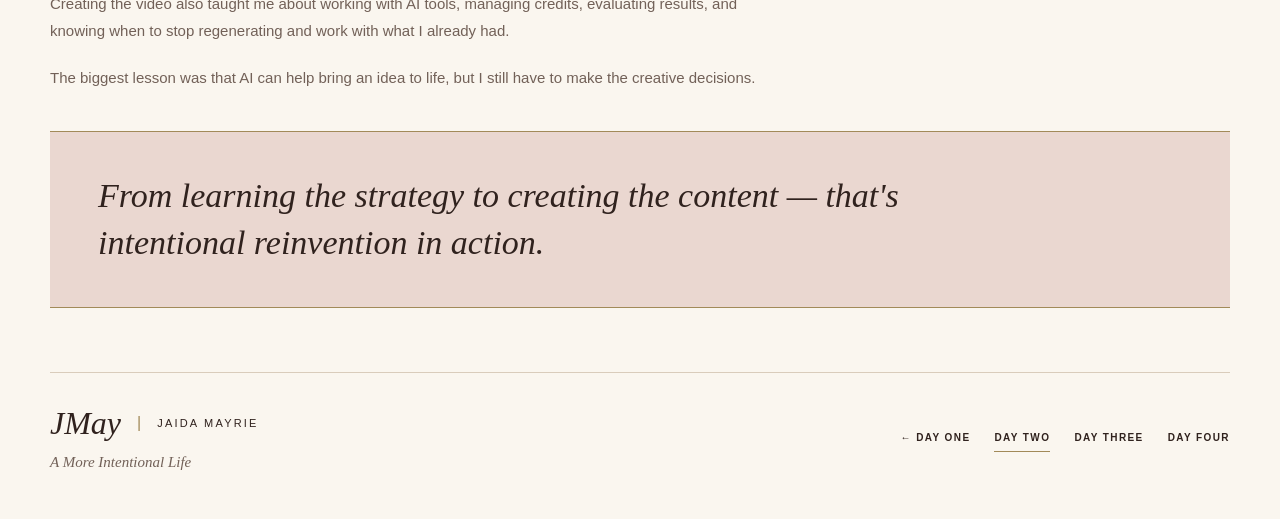
==== commit b6499247: "Complete Day Four cinematic creation case study" ====
--- a/day2.html
+++ b/day2.html
@@ -21,6 +21,7 @@
         <a href="index.html">DAY ONE</a>
         <a href="day2.html" aria-current="page">DAY TWO</a>
         <a href="day3.html">DAY THREE</a>
+        <a href="day4.html">DAY FOUR</a>
       </nav>
     </header>
 
@@ -185,6 +186,7 @@
         <a href="index.html">← DAY ONE</a>
         <a href="day2.html" aria-current="page">DAY TWO</a>
         <a href="day3.html">DAY THREE</a>
+        <a href="day4.html">DAY FOUR</a>
       </nav>
     </footer>
   </body>
--- a/styles.css
+++ b/styles.css
@@ -724,3 +724,53 @@
   .day-three-video-showcase { margin-top: 32px; padding: 16px; }
   .day-three-video-reflection { margin-top: 24px; padding-left: 18px; font-size: 17px; }
 }
+
+
+/* Day Four follows the same editorial cover and card patterns as Day Three. */
+.day-four-number {
+  font-family: Georgia, 'Times New Roman', serif;
+  font-size: 112px;
+  font-style: italic;
+  line-height: 1;
+  letter-spacing: -0.06em;
+}
+.day-four-steps { margin-block: 28px; font-size: 15px; line-height: 1.9; letter-spacing: 0.24em; }
+.day-four-visual .card-rule { margin-bottom: 0; }
+.day-four-visual .card-footer { margin-top: 28px; line-height: 1.8; }
+.day-four-cards { grid-template-columns: repeat(2, minmax(0, 1fr)); }
+.day-four-cards .shift-card:nth-child(3) { background: var(--blush); }
+.day-four-cards h3 { font-size: clamp(20px, 2.3vw, 26px); line-height: 1.35; }
+/* The shared hero and section already stack at this same breakpoint. */
+@media (max-width: 800px) {
+  .day-four-cards { grid-template-columns: minmax(0, 1fr); }
+}
+
+/* The short film uses the shared section width with a cinematic espresso frame. */
+.day-four-film-subheading { margin: 24px 0 0; font-family: Georgia, serif; font-size: 22px; font-style: italic; line-height: 1.5; }
+.day-four-film {
+  min-width: 0;
+  margin: 40px 0 0;
+  padding: 24px;
+  border: 1px solid var(--gold);
+  background: var(--espresso);
+}
+/* Natural dimensions and contain preserve the picture without cropping it. */
+.day-four-film-player {
+  display: block;
+  width: 100%;
+  max-width: 100%;
+  height: auto;
+  max-height: 550px;
+  object-fit: contain;
+  background: var(--espresso);
+}
+.day-four-film-player:focus-visible { outline: 2px solid var(--gold); outline-offset: 4px; }
+.day-four-film figcaption { margin-top: 20px; color: var(--cream); font-family: Georgia, serif; font-size: 20px; line-height: 1.5; text-align: center; }
+.day-four-film-reflection { max-width: 740px; margin-top: 32px; padding-left: 24px; border-left: 2px solid var(--gold); }
+.day-four-film-reflection h3 { margin: 0; font-family: Georgia, serif; font-size: 26px; font-weight: 400; line-height: 1.3; }
+.day-four-film-reflection p { margin: 16px 0 0; color: var(--muted); font-size: 15px; line-height: 1.8; }
+/* The shared section already handles mobile margins; its frame gets less padding. */
+@media (max-width: 800px) {
+  .day-four-film { margin-top: 32px; padding: 16px; }
+  .day-four-film-reflection { margin-top: 24px; padding-left: 18px; }
+}
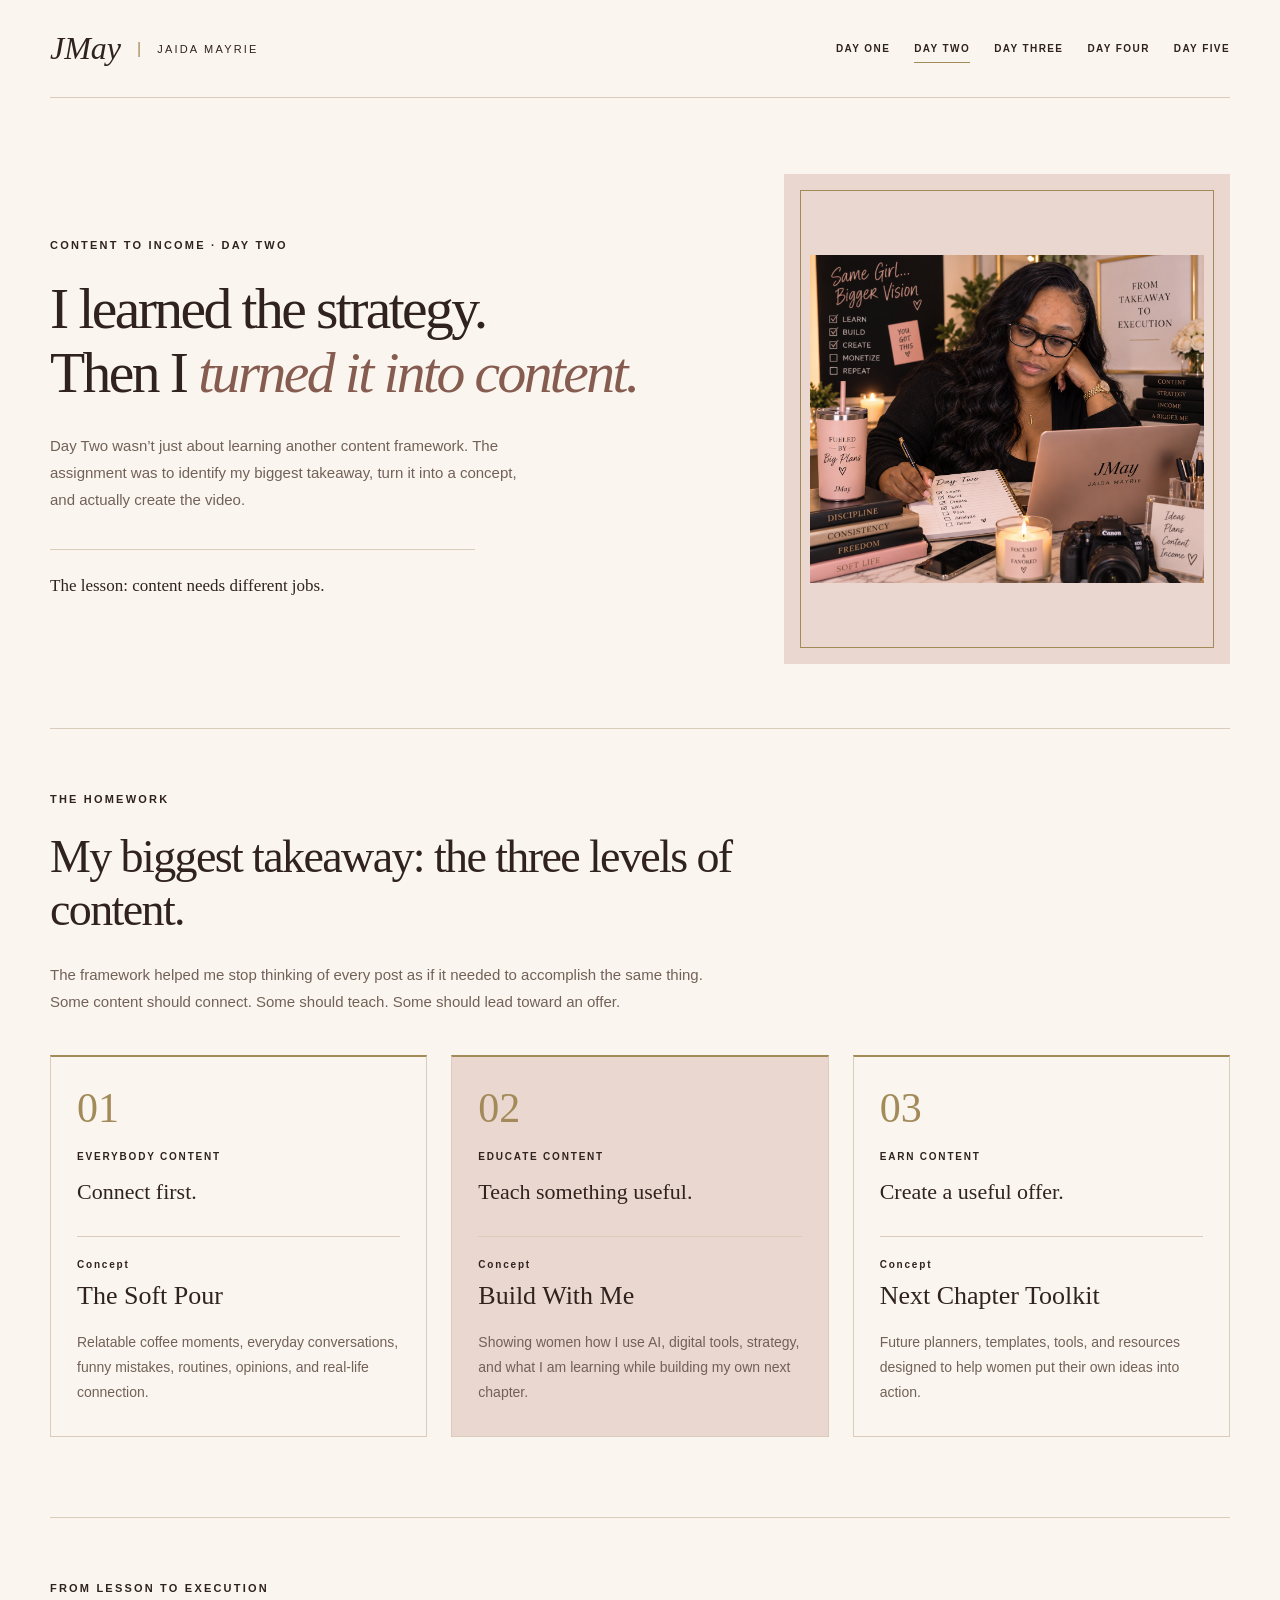
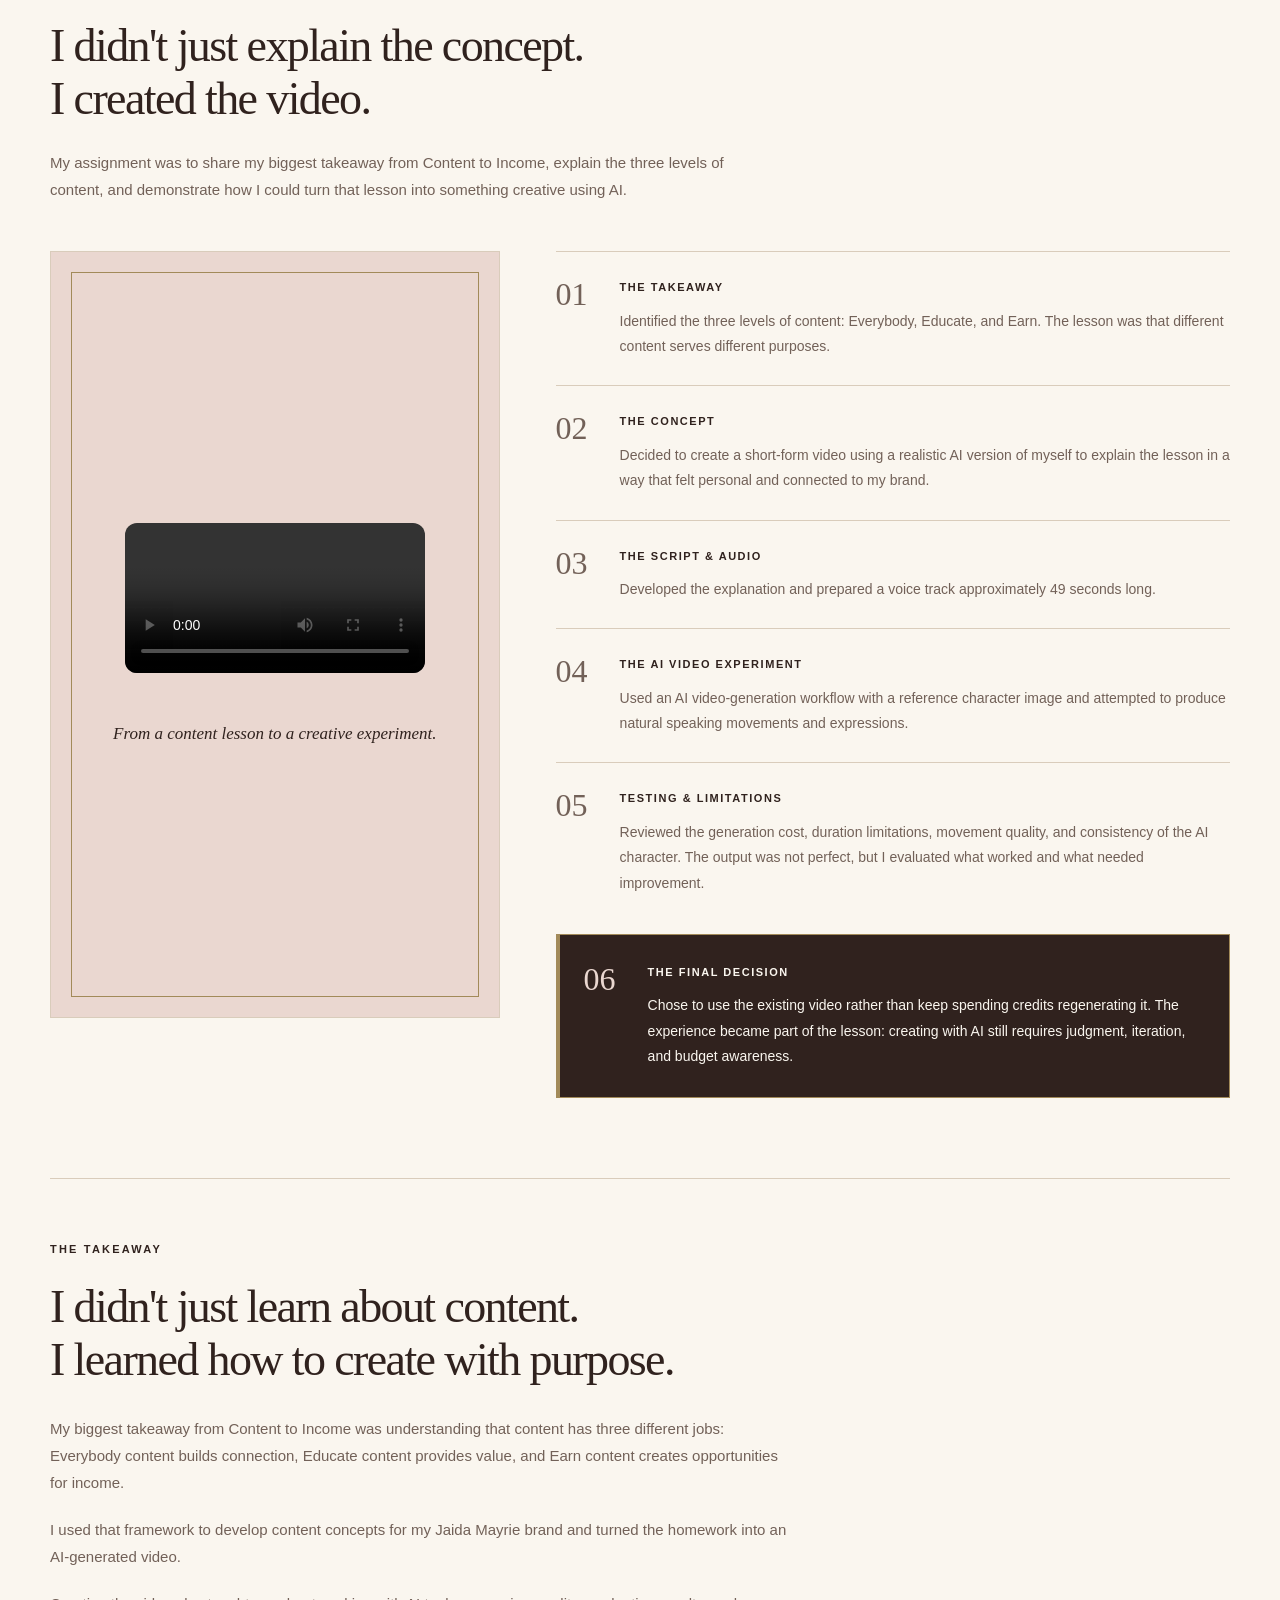
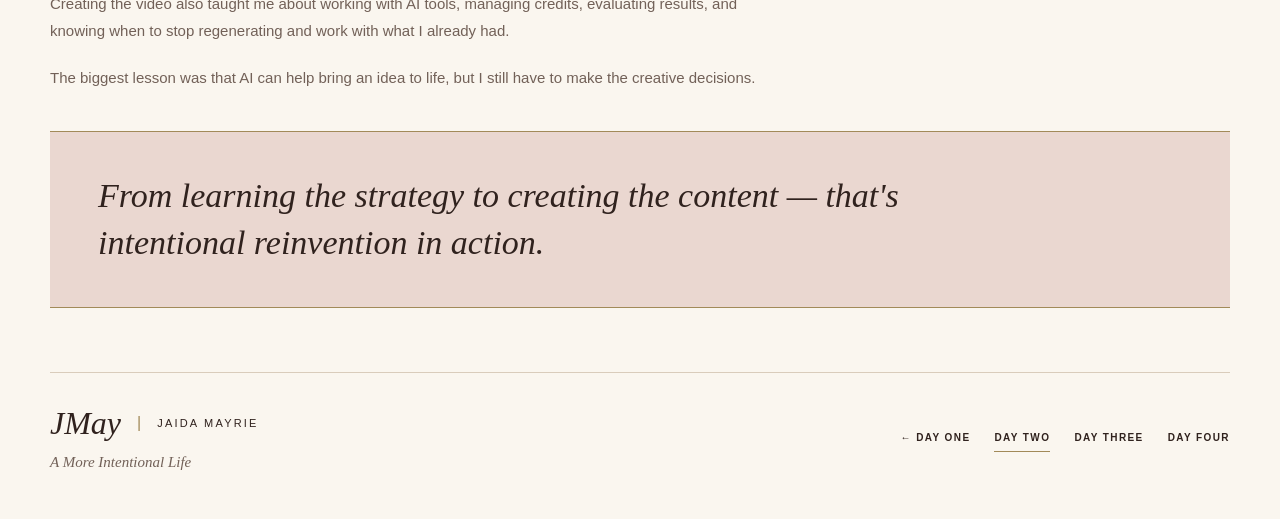
==== commit 419cb3ed: "added page 5" ====
--- a/day2.html
+++ b/day2.html
@@ -22,6 +22,7 @@
         <a href="day2.html" aria-current="page">DAY TWO</a>
         <a href="day3.html">DAY THREE</a>
         <a href="day4.html">DAY FOUR</a>
+        <a href="day5.html">DAY FIVE</a>
       </nav>
     </header>
 
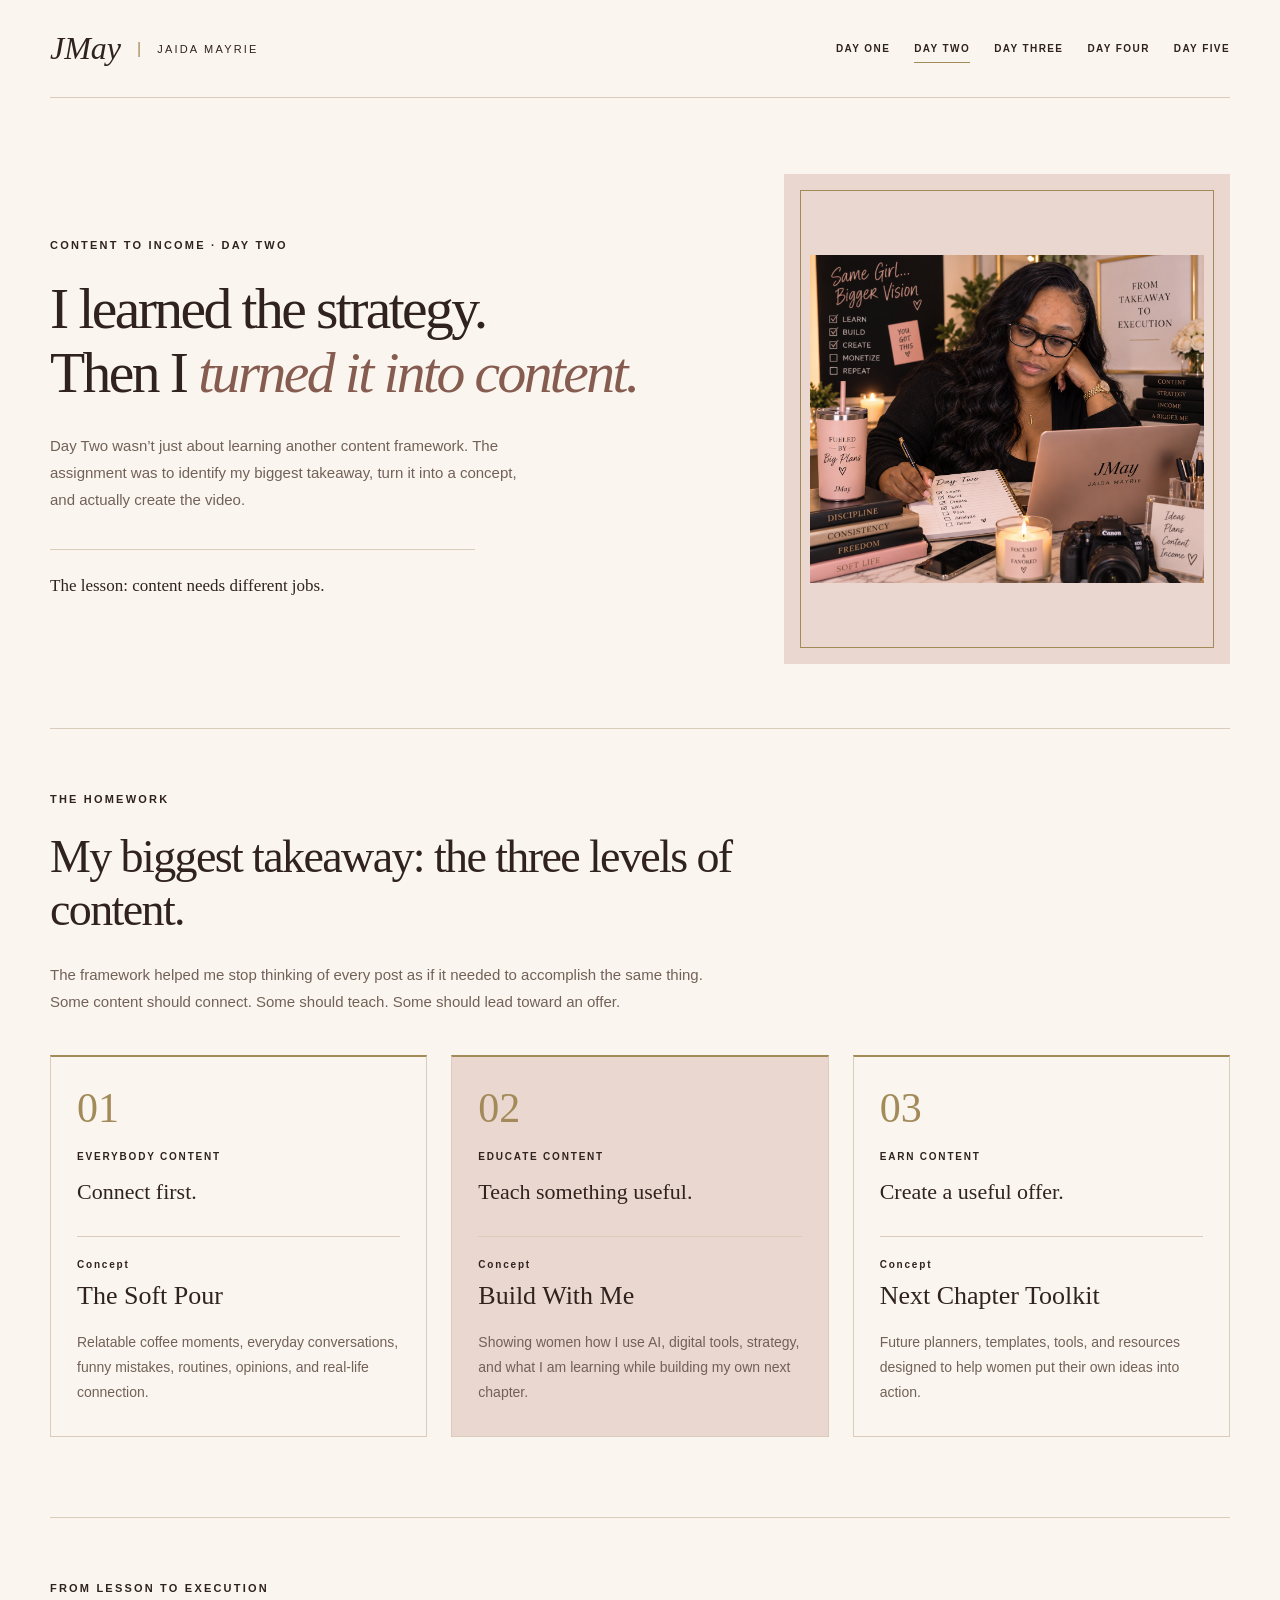
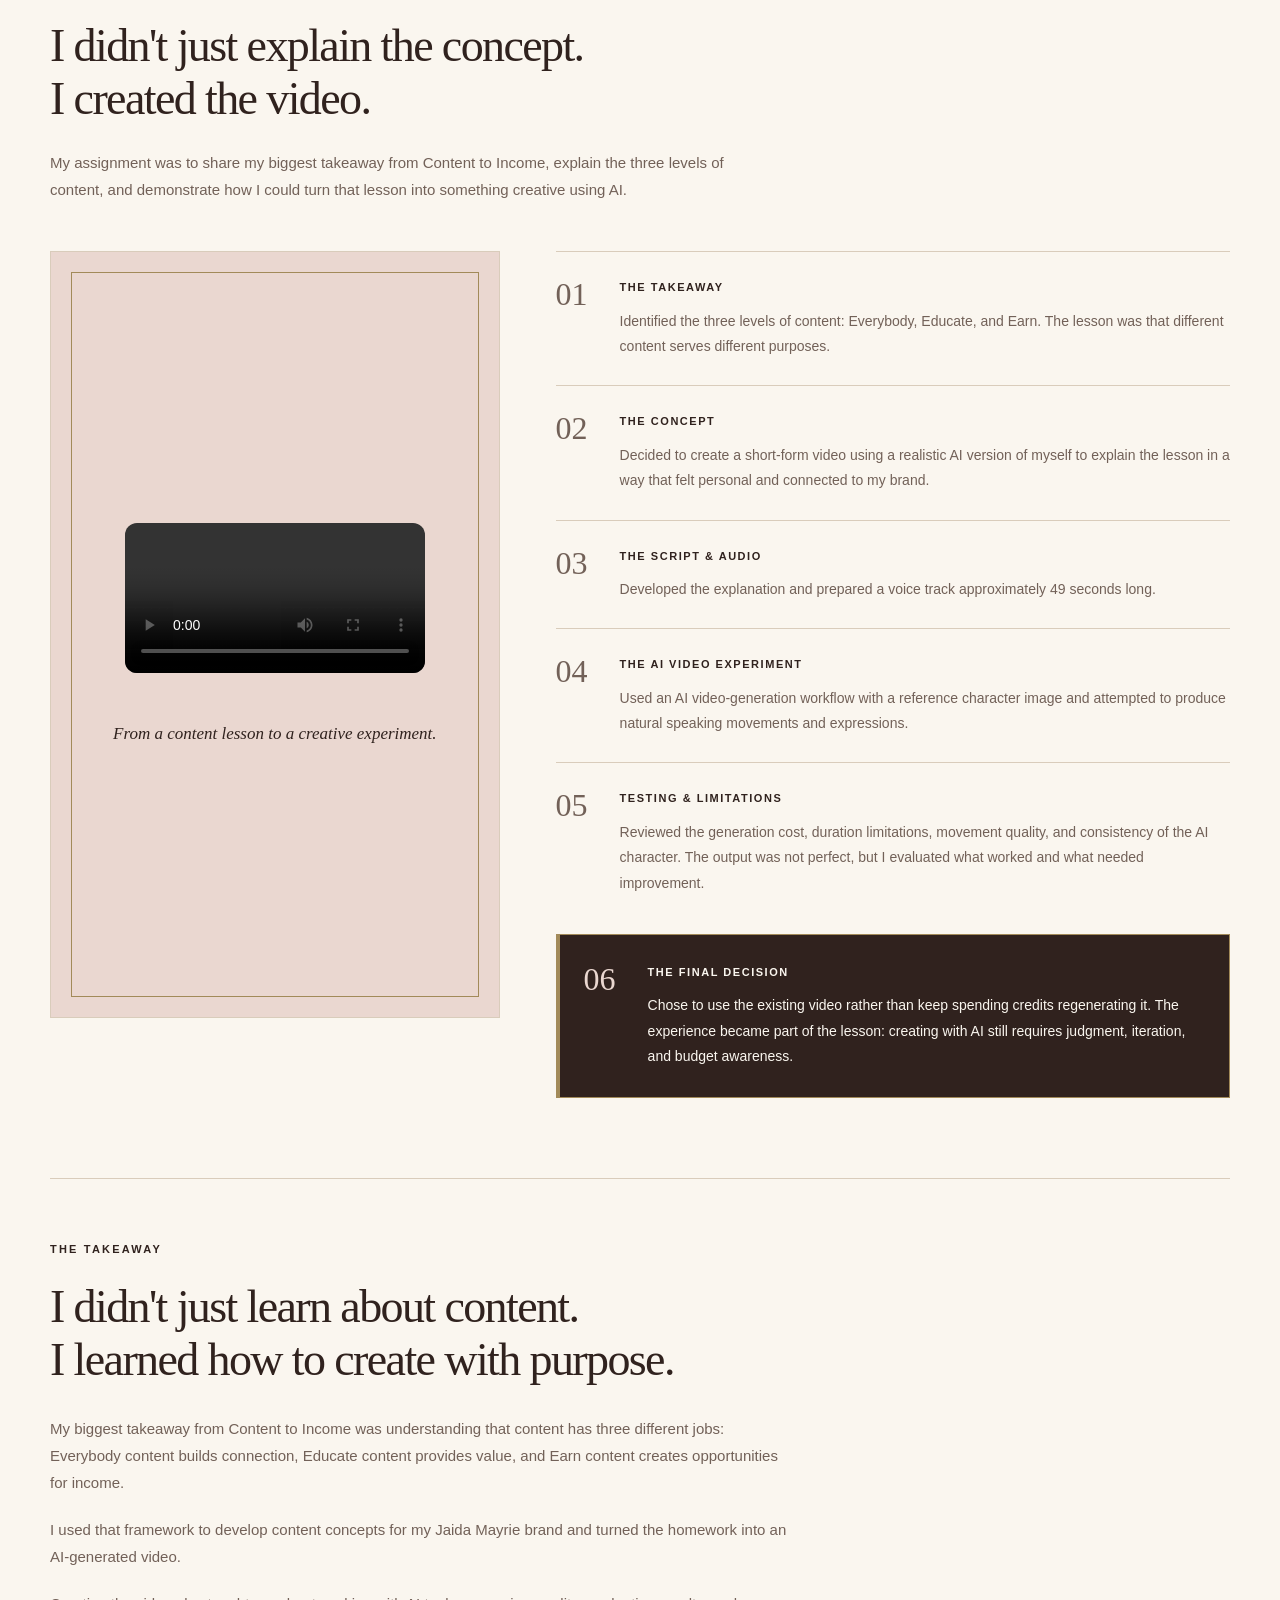
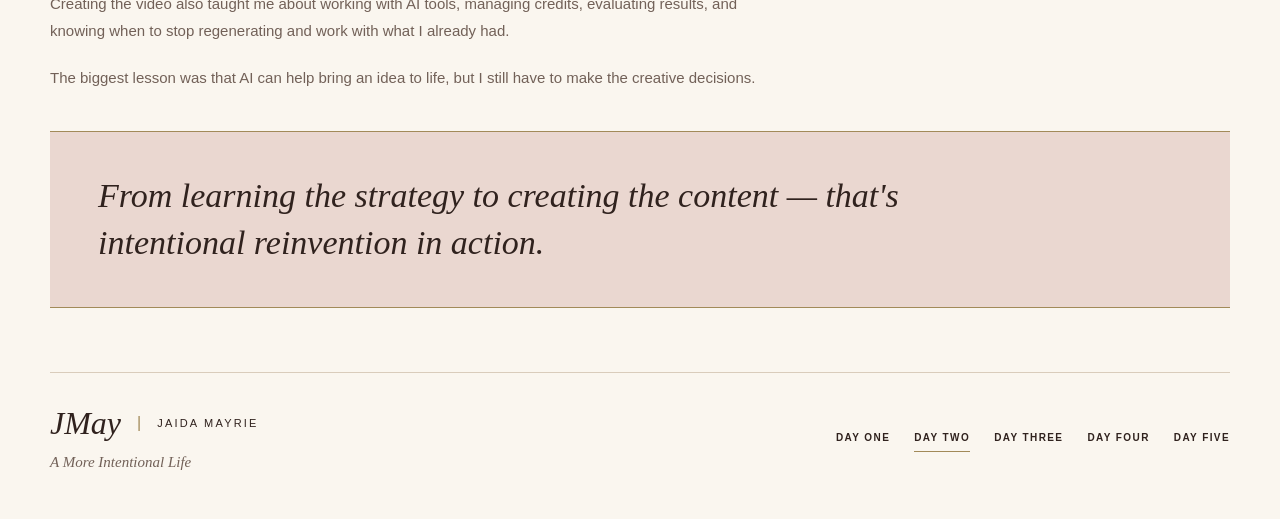
==== commit 998372e9: "finished website" ====
--- a/day2.html
+++ b/day2.html
@@ -184,10 +184,11 @@
         <p class="tagline">A More Intentional Life</p>
       </div>
       <nav class="day-navigation" aria-label="Continue the case study">
-        <a href="index.html">← DAY ONE</a>
+        <a href="index.html">DAY ONE</a>
         <a href="day2.html" aria-current="page">DAY TWO</a>
         <a href="day3.html">DAY THREE</a>
         <a href="day4.html">DAY FOUR</a>
+        <a href="day5.html">DAY FIVE</a>
       </nav>
     </footer>
   </body>
--- a/styles.css
+++ b/styles.css
@@ -774,3 +774,6 @@
   .day-four-film { margin-top: 32px; padding: 16px; }
   .day-four-film-reflection { margin-top: 24px; padding-left: 18px; }
 }
+.d5-definition {
+    text-align: center;
+}
